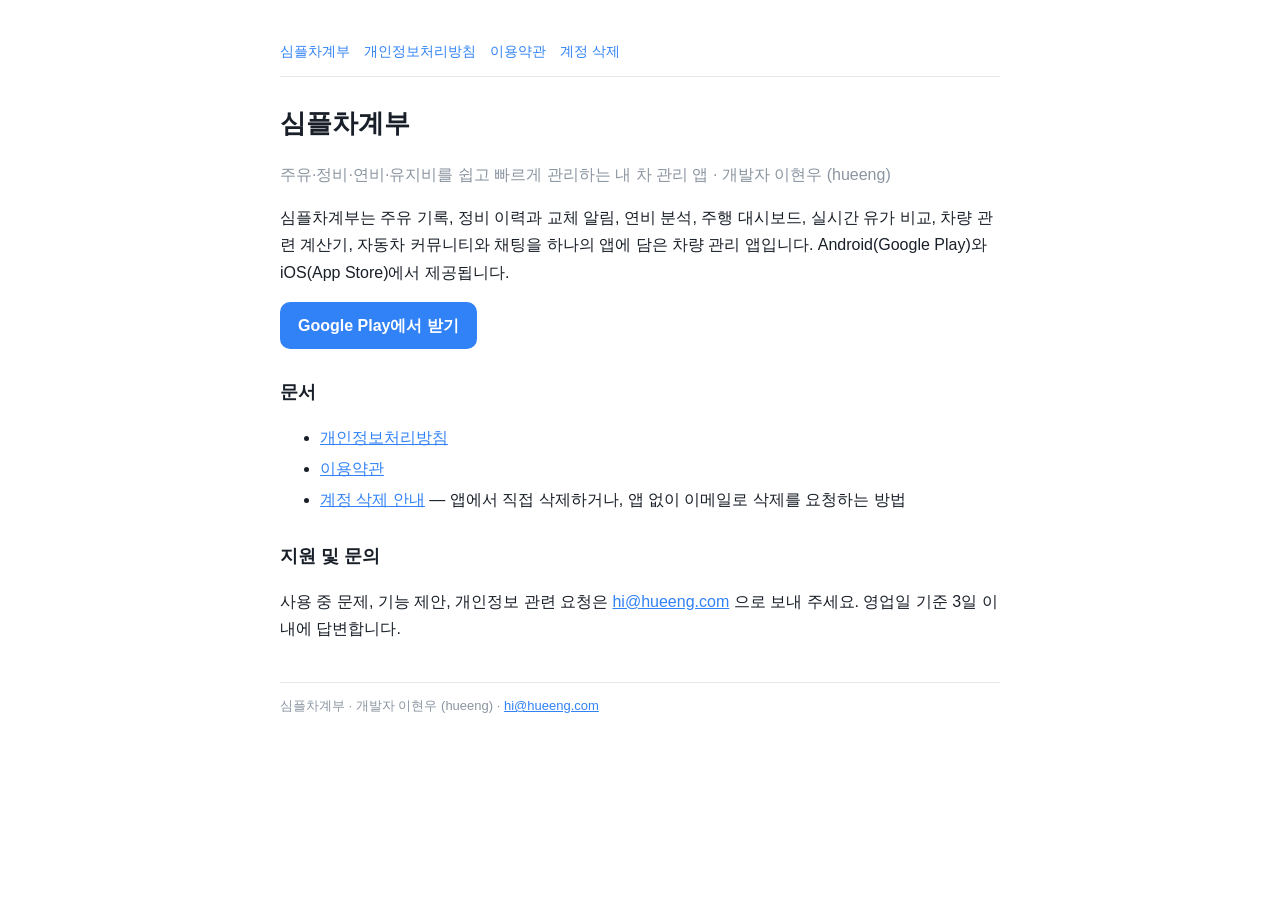
==== index.html @ 56388e12 "심플차계부 공개 문서: 개인정보처리방침·이용약관·계정 삭제 안내 Co-Authored-By: Claude Fable 5.1 <noreply@anthropic.com>" ====
<!doctype html>
<html lang="ko"><head><meta charset="utf-8"><meta name="viewport" content="width=device-width,initial-scale=1"><title>심플차계부 지원</title><link rel="stylesheet" href="./style.css"></head>
<body>
<nav><a href="./">심플차계부</a><a href="./privacy">개인정보처리방침</a><a href="./terms">이용약관</a><a href="./account-delete">계정 삭제</a></nav>
<h1>심플차계부</h1>
<p class="meta">주유·정비·연비·유지비를 쉽고 빠르게 관리하는 내 차 관리 앱 · 개발자 이현우 (hueeng)</p>
<p>심플차계부는 주유 기록, 정비 이력과 교체 알림, 연비 분석, 주행 대시보드, 실시간 유가 비교, 차량 관련 계산기, 자동차 커뮤니티와 채팅을 하나의 앱에 담은 차량 관리 앱입니다. Android(Google Play)와 iOS(App Store)에서 제공됩니다.</p>
<p><a class="btn" href="https://play.google.com/store/apps/details?id=com.hueeng.car">Google Play에서 받기</a></p>

<h2>문서</h2>
<ul>
<li><a href="./privacy">개인정보처리방침</a></li>
<li><a href="./terms">이용약관</a></li>
<li><a href="./account-delete">계정 삭제 안내</a> — 앱에서 직접 삭제하거나, 앱 없이 이메일로 삭제를 요청하는 방법</li>
</ul>

<h2>지원 및 문의</h2>
<p>사용 중 문제, 기능 제안, 개인정보 관련 요청은 <a href="mailto:hi@hueeng.com?subject=%5B%EC%8B%AC%ED%94%8C%EC%B0%A8%EA%B3%84%EB%B6%80%5D%20%EB%AC%B8%EC%9D%98">hi@hueeng.com</a> 으로 보내 주세요. 영업일 기준 3일 이내에 답변합니다.</p>
<footer>심플차계부 · 개발자 이현우 (hueeng) · <a href="mailto:hi@hueeng.com">hi@hueeng.com</a></footer>
</body></html>
---- style.css ----
body{font-family:-apple-system,"Apple SD Gothic Neo","Noto Sans KR",sans-serif;max-width:720px;margin:40px auto;padding:0 20px;line-height:1.7;color:#191F28;background:#fff}
h1{font-size:26px;margin-bottom:6px}h2{font-size:18px;margin-top:28px}h3{font-size:16px;margin-top:20px}
small,.meta{color:#8B95A1}
table{border-collapse:collapse;width:100%;font-size:14px;margin:8px 0}th,td{border:1px solid #E5E8EB;padding:8px 10px;text-align:left;vertical-align:top}th{background:#F2F4F6}
nav{font-size:14px;margin-bottom:24px;padding-bottom:12px;border-bottom:1px solid #E5E8EB}nav a{color:#3182F6;text-decoration:none;margin-right:14px}
a{color:#3182F6}
.box{background:#F2F4F6;border-radius:12px;padding:16px 18px;margin:16px 0}
.btn{display:inline-block;background:#3182F6;color:#fff;padding:10px 18px;border-radius:10px;text-decoration:none;font-weight:600}
ol li,ul li{margin:4px 0}
footer{margin-top:40px;padding-top:12px;border-top:1px solid #E5E8EB;font-size:13px;color:#8B95A1}
@media (prefers-color-scheme:dark){body{background:#17171C;color:#E5E8EB}th{background:#2A2A32}th,td{border-color:#3A3A44}nav,footer{border-color:#3A3A44}.box{background:#22222A}}
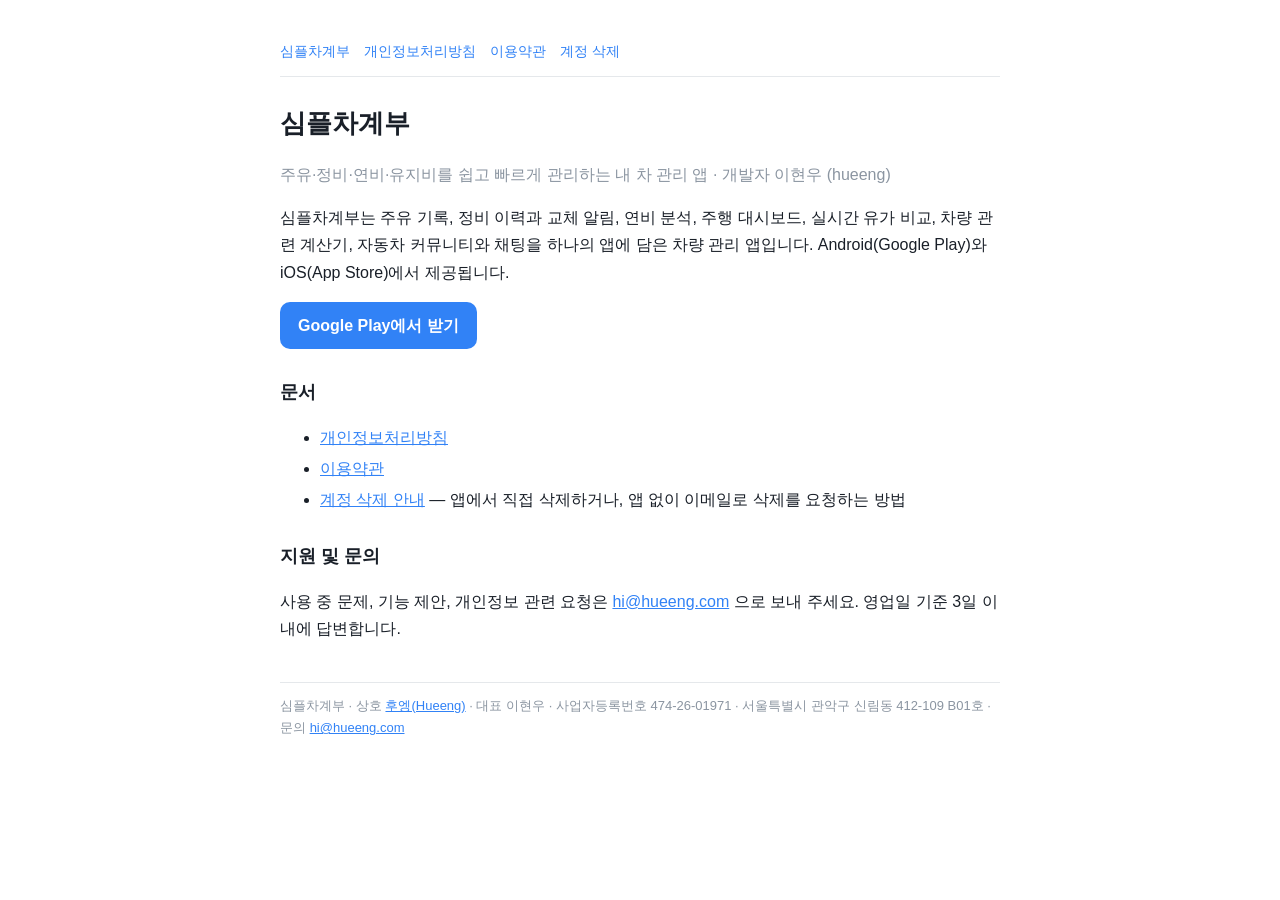
==== commit 7441f5fb: "사업자 정보·SEO·네이버 인증 반영, car.hueeng.com 배포를 hueeng-sites 로 이전 - 4개 페이지 푸터에 사업자 정보(hueeng.com 링크), canon" ====
--- a/index.html
+++ b/index.html
@@ -1,5 +1,6 @@
 <!doctype html>
-<html lang="ko"><head><meta charset="utf-8"><meta name="viewport" content="width=device-width,initial-scale=1"><title>심플차계부 지원</title><link rel="stylesheet" href="./style.css"></head>
+<html lang="ko"><head><meta charset="utf-8"><meta name="viewport" content="width=device-width,initial-scale=1"><title>심플차계부 지원</title><link rel="stylesheet" href="./style.css"><meta name="description" content="주유·정비·연비·유지비를 쉽고 빠르게 관리하는 내 차 관리 앱 심플차계부의 공식 지원 페이지. 운영자 후엥(Hueeng)."><link rel="canonical" href="https://car.hueeng.com/"><meta name="author" content="후엥(Hueeng) · 이현우"><meta name="publisher" content="후엥(Hueeng) hueeng.com"><meta name="robots" content="index,follow,max-image-preview:large"><meta property="og:locale" content="ko_KR"><meta property="og:type" content="website"><meta property="og:site_name" content="심플차계부 · 후엥(Hueeng)"><meta property="og:title" content="심플차계부 지원"><meta property="og:description" content="주유·정비·연비·유지비를 쉽고 빠르게 관리하는 내 차 관리 앱 심플차계부의 공식 지원 페이지. 운영자 후엥(Hueeng)."><meta property="og:url" content="https://car.hueeng.com/"><meta name="twitter:card" content="summary"><script type="application/ld+json">{"@context": "https://schema.org", "@graph": [{"@type": "Organization", "@id": "https://hueeng.com/#organization", "name": "후엥", "alternateName": ["Hueeng", "후엥컴퍼니", "Hueeng Company"], "url": "https://hueeng.com", "email": "hi@hueeng.com", "founder": {"@type": "Person", "name": "이현우", "alternateName": ["Hyeonu Lee", "LeeHueeng"]}, "address": {"@type": "PostalAddress", "streetAddress": "신림동 412-109 B01호", "addressLocality": "관악구", "addressRegion": "서울특별시", "addressCountry": "KR"}, "vatID": "474-26-01971", "sameAs": ["https://github.com/LeeHueeng", "https://apps.apple.com/kr/developer/id1858238879", "https://play.google.com/store/apps/developer?id=Hueeng"]}, {"@type": "WebSite", "@id": "https://car.hueeng.com/#website", "url": "https://car.hueeng.com/", "name": "심플차계부", "inLanguage": "ko-KR", "publisher": {"@id": "https://hueeng.com/#organization"}, "description": "주유·정비·연비·유지비를 쉽고 빠르게 관리하는 내 차 관리 앱 심플차계부의 공식 지원 페이지. 운영자 후엥(Hueeng)."}, {"@type": "MobileApplication", "name": "심플차계부", "url": "https://car.hueeng.com/", "applicationCategory": "UtilitiesApplication", "author": {"@id": "https://hueeng.com/#organization"}, "publisher": {"@id": "https://hueeng.com/#organization"}, "offers": {"@type": "Offer", "price": "0", "priceCurrency": "KRW"}, "operatingSystem": "iOS, Android", "sameAs": ["https://apps.apple.com/kr/app/id6760895356", "https://play.google.com/store/apps/details?id=com.hueeng.car"], "description": "주유·정비·연비·유지비를 쉽고 빠르게 관리하는 내 차 관리 앱 심플차계부의 공식 지원 페이지. 운영자 후엥(Hueeng)."}]}</script>
+<meta name="naver-site-verification" content="e579120d4e7d683733cf88b7392780ed3161488a" /></head>
 <body>
 <nav><a href="./">심플차계부</a><a href="./privacy">개인정보처리방침</a><a href="./terms">이용약관</a><a href="./account-delete">계정 삭제</a></nav>
 <h1>심플차계부</h1>
@@ -16,5 +17,5 @@
 
 <h2>지원 및 문의</h2>
 <p>사용 중 문제, 기능 제안, 개인정보 관련 요청은 <a href="mailto:hi@hueeng.com?subject=%5B%EC%8B%AC%ED%94%8C%EC%B0%A8%EA%B3%84%EB%B6%80%5D%20%EB%AC%B8%EC%9D%98">hi@hueeng.com</a> 으로 보내 주세요. 영업일 기준 3일 이내에 답변합니다.</p>
-<footer>심플차계부 · 개발자 이현우 (hueeng) · <a href="mailto:hi@hueeng.com">hi@hueeng.com</a></footer>
+<footer>심플차계부 · 상호 <a href="https://hueeng.com" rel="me">후엥(Hueeng)</a> · 대표 이현우 · 사업자등록번호 474-26-01971 · 서울특별시 관악구 신림동 412-109 B01호 · 문의 <a href="mailto:hi@hueeng.com">hi@hueeng.com</a></footer>
 </body></html>
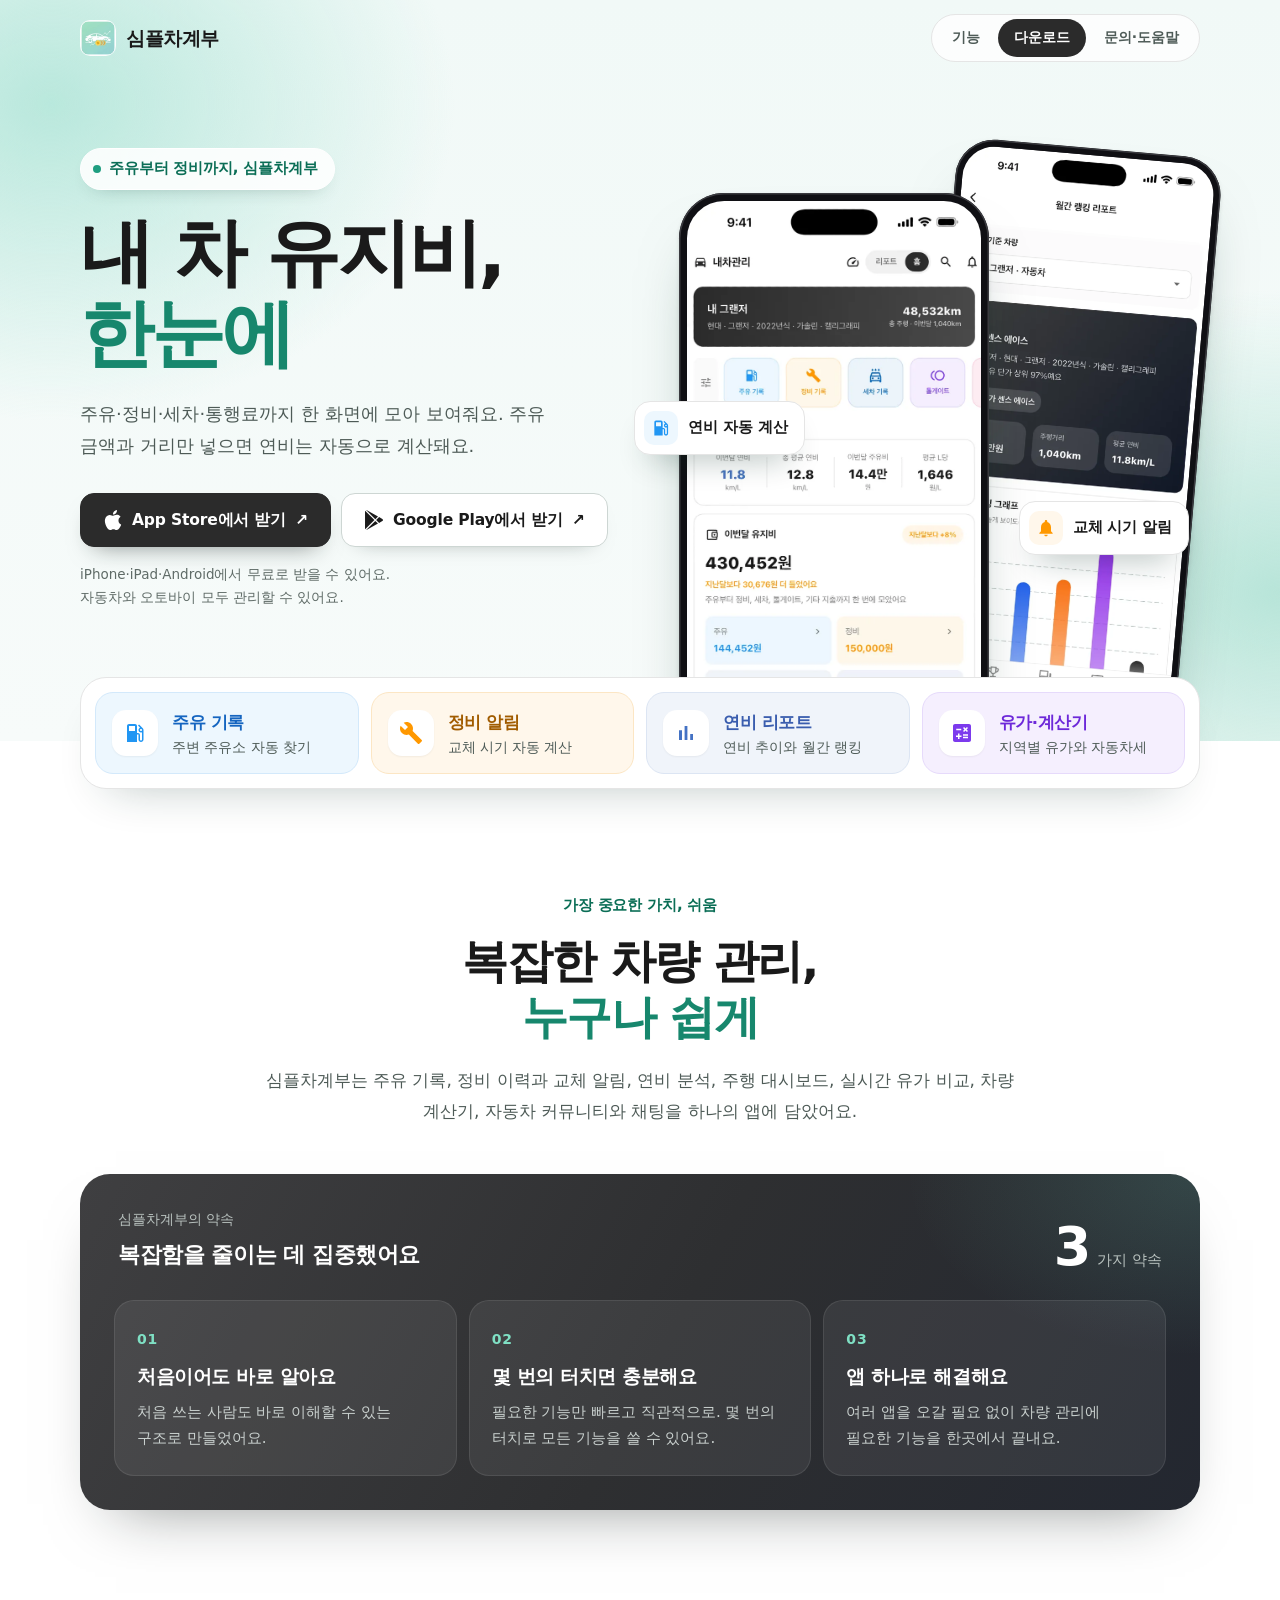
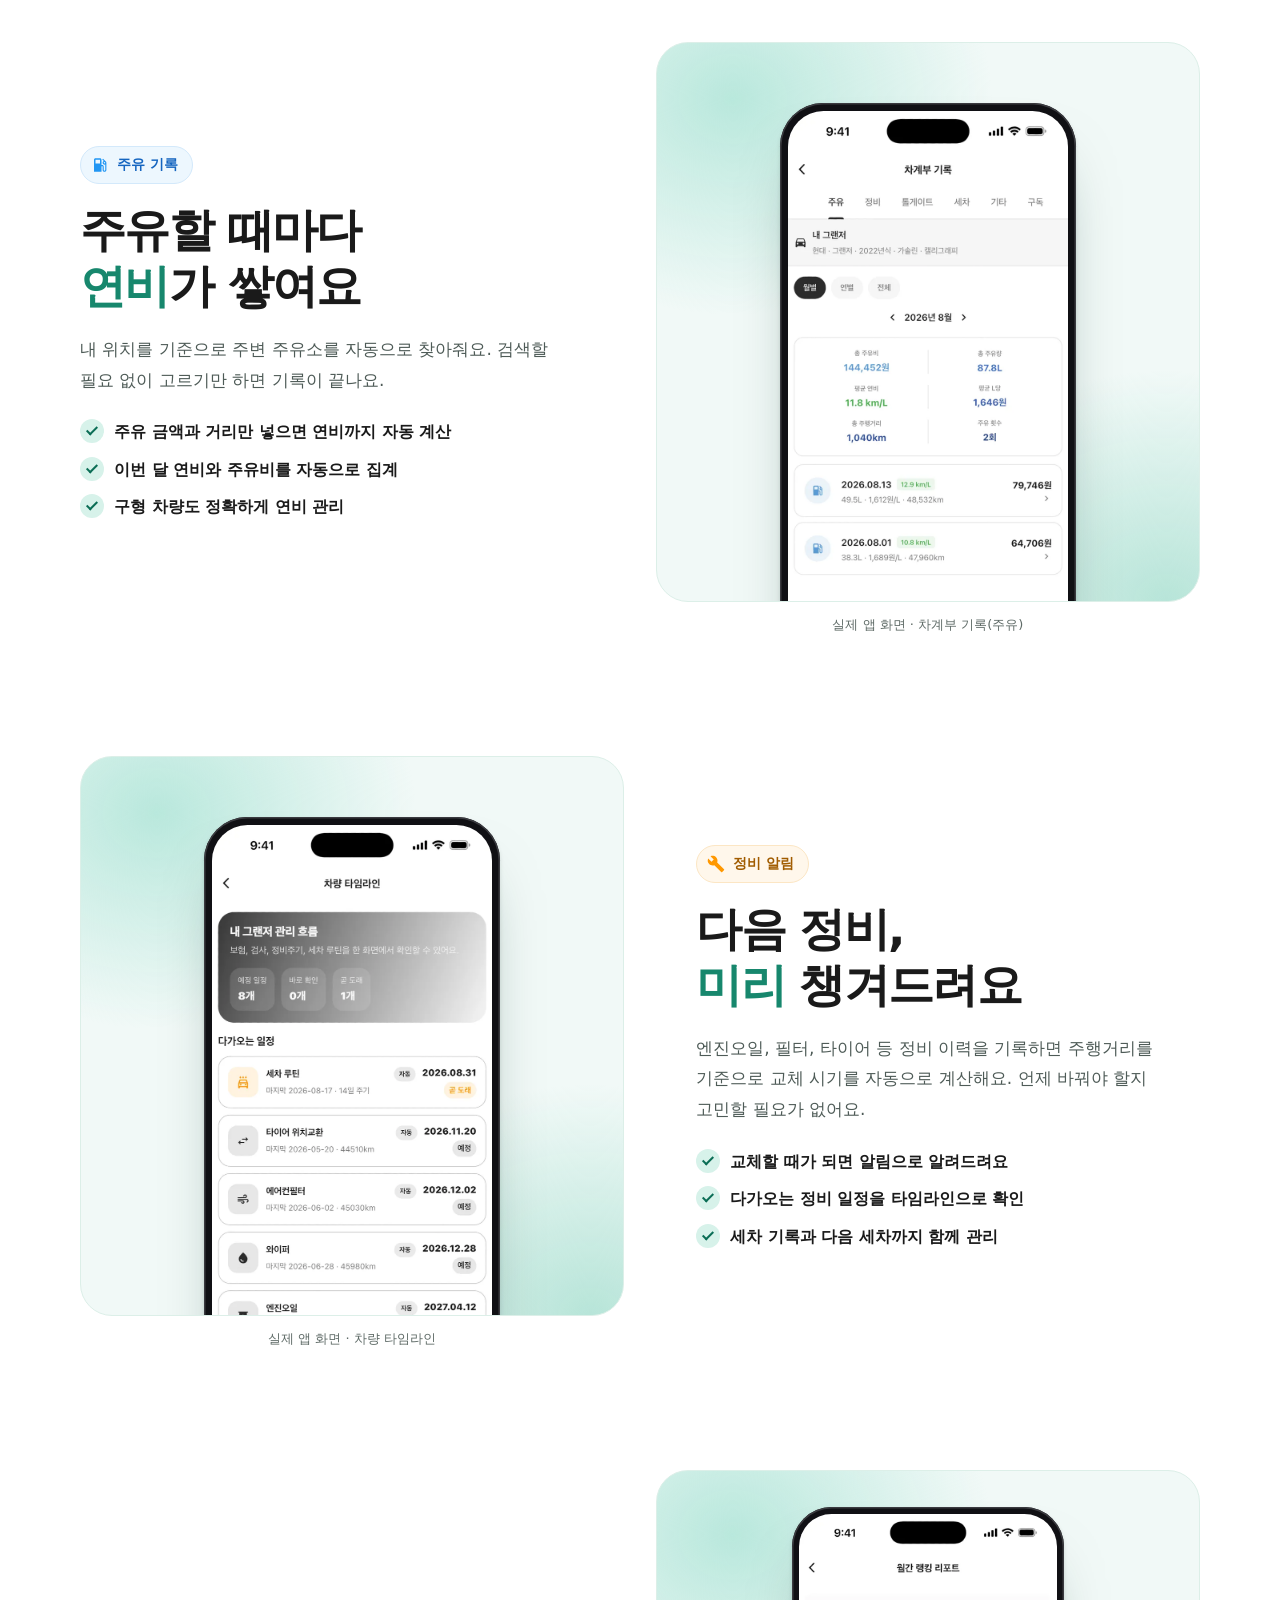
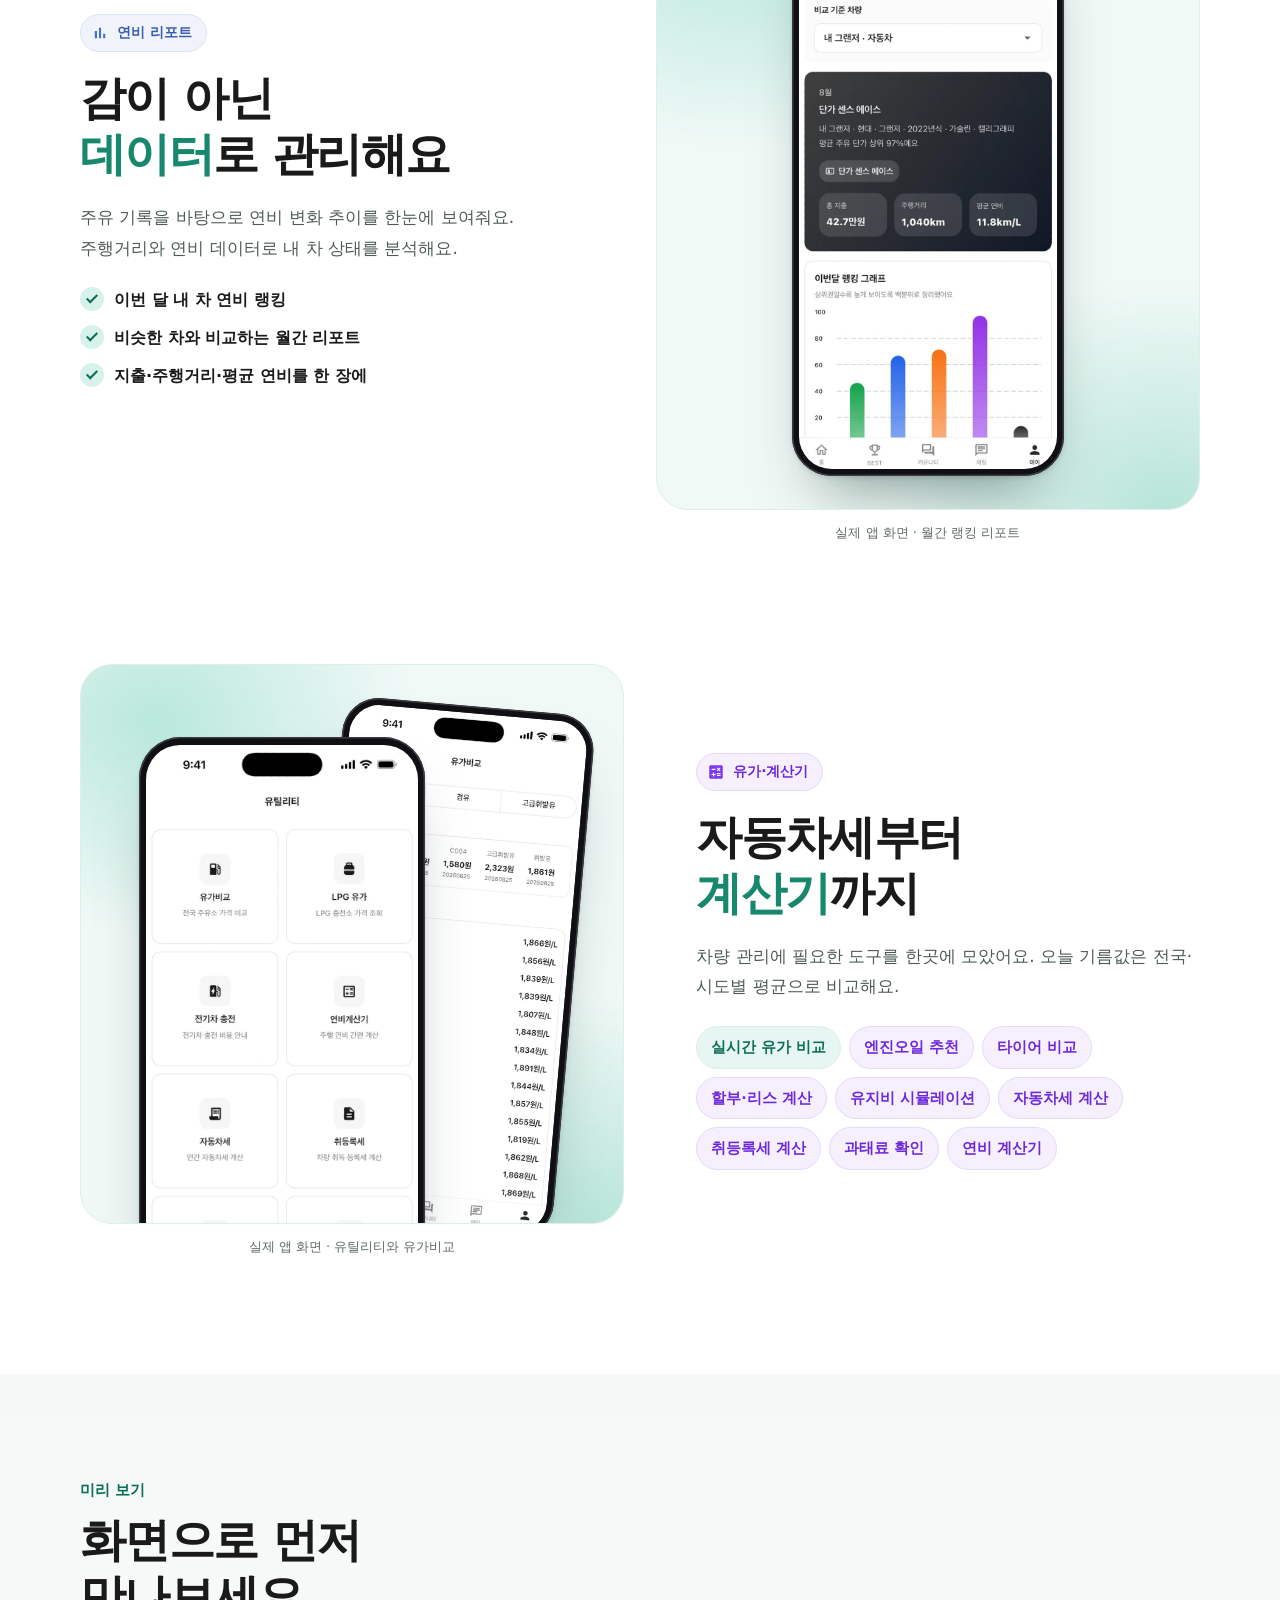
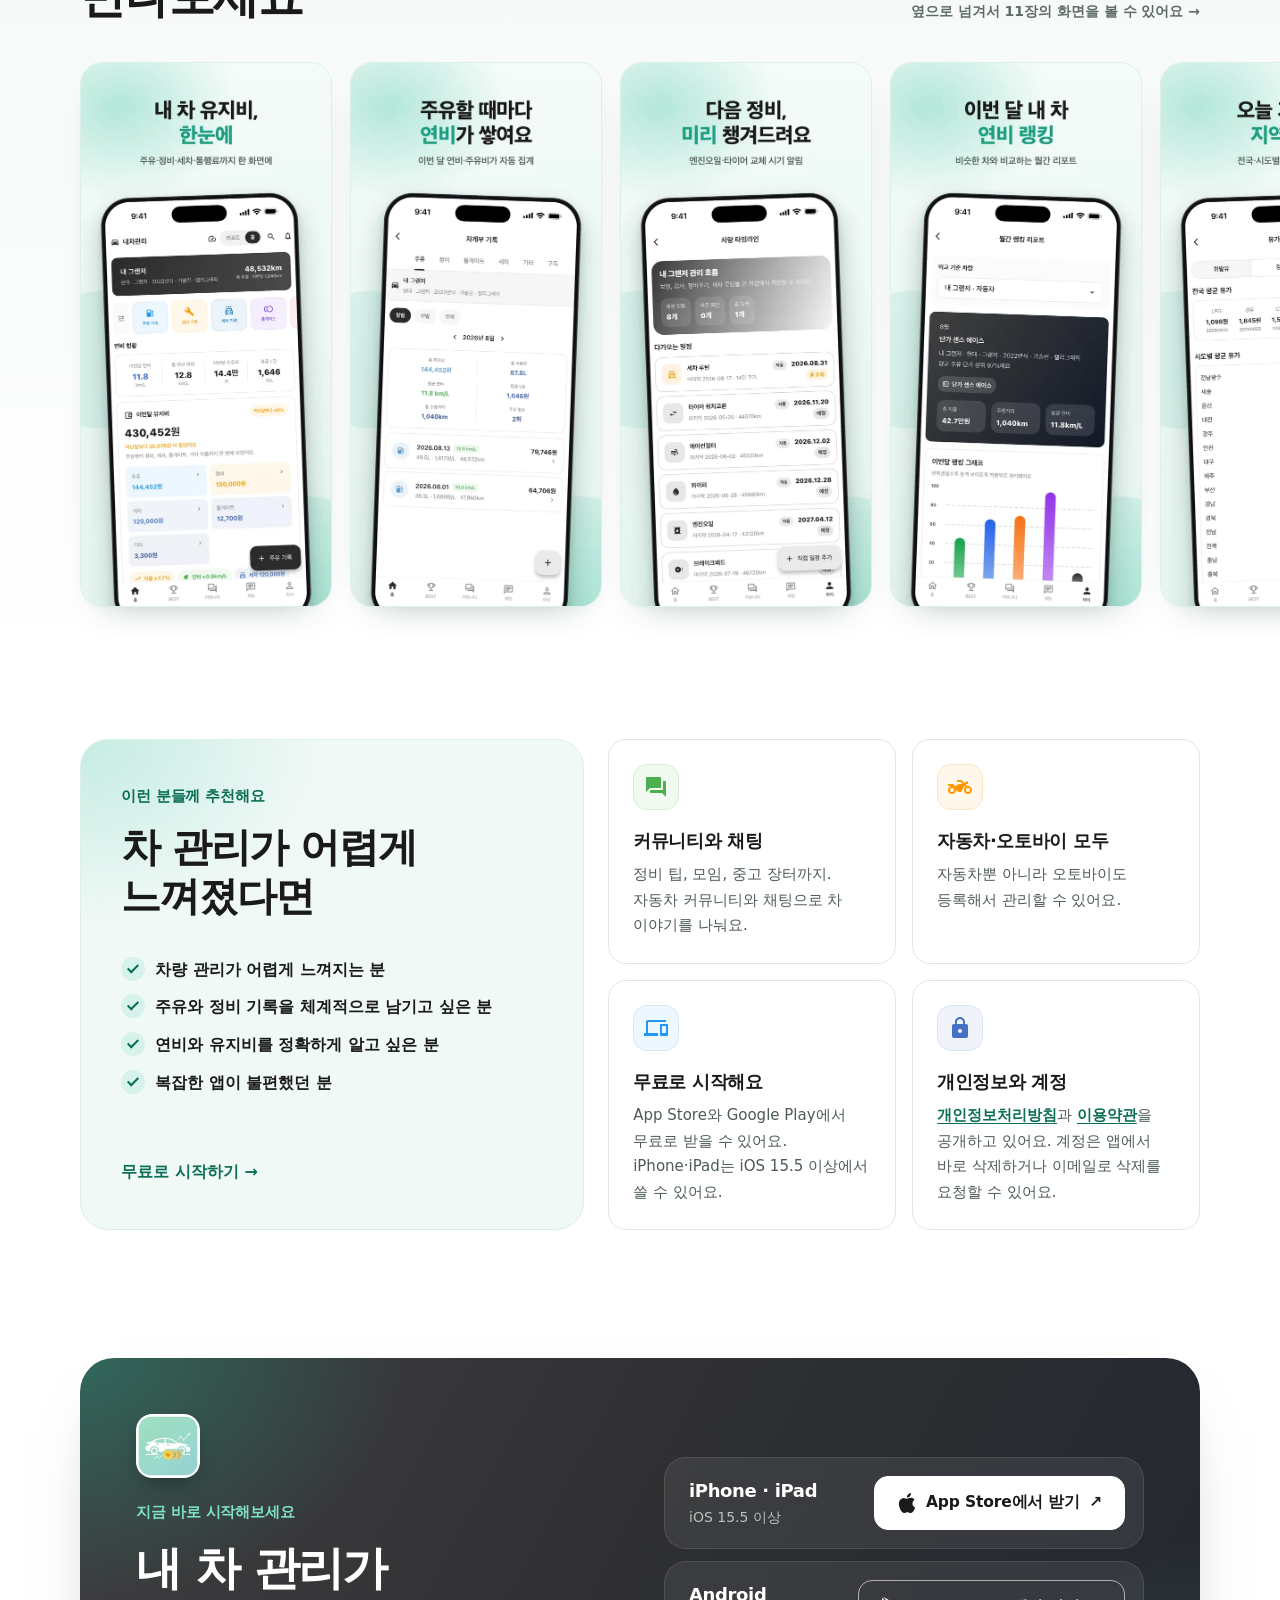
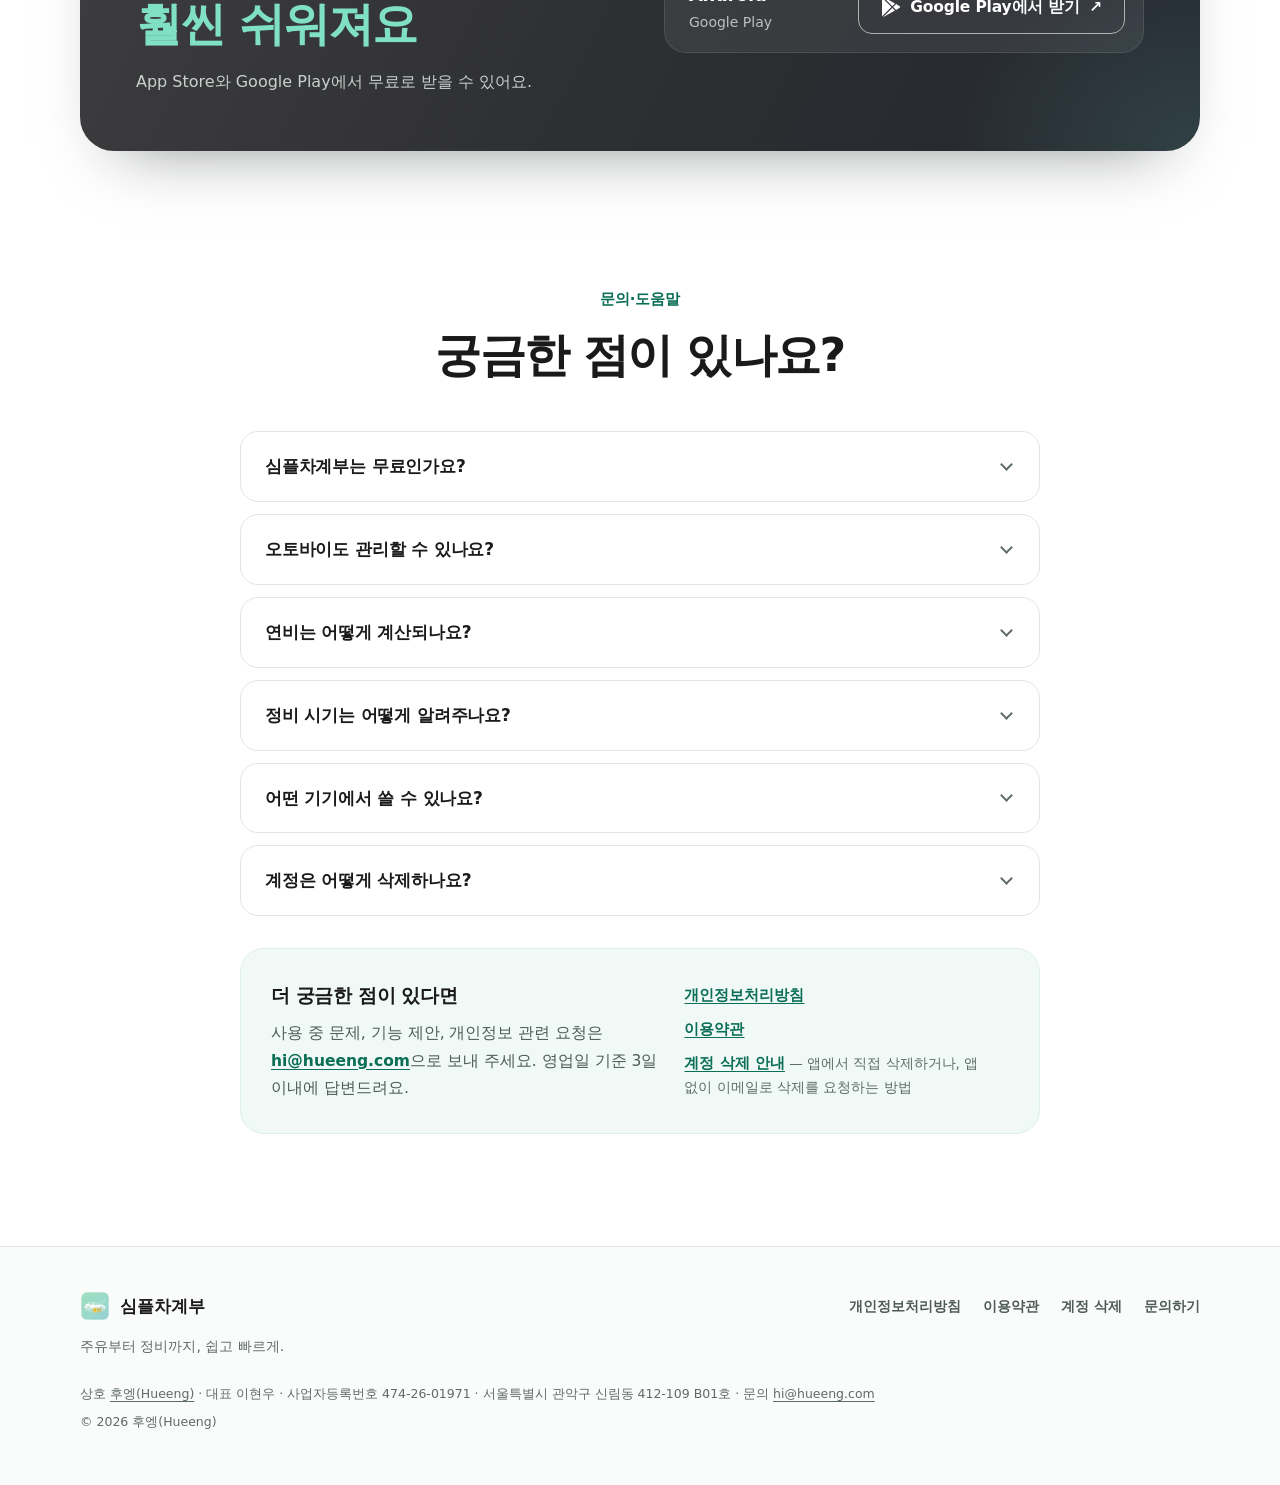
==== commit 95e6928f: "앱 소개 랜딩으로 홈 개편, 채팅 초대 페이지에 App Store 버튼 - index.html: 히어로(App Store·Google Play), 기능 띠, 세 가지 약속, 주유·" ====
--- a/index.html
+++ b/index.html
@@ -1,21 +1,295 @@
 <!doctype html>
-<html lang="ko"><head><meta charset="utf-8"><meta name="viewport" content="width=device-width,initial-scale=1"><title>심플차계부 지원</title><link rel="stylesheet" href="./style.css"><meta name="description" content="주유·정비·연비·유지비를 쉽고 빠르게 관리하는 내 차 관리 앱 심플차계부의 공식 지원 페이지. 운영자 후엥(Hueeng)."><link rel="canonical" href="https://car.hueeng.com/"><meta name="author" content="후엥(Hueeng) · 이현우"><meta name="publisher" content="후엥(Hueeng) hueeng.com"><meta name="robots" content="index,follow,max-image-preview:large"><meta property="og:locale" content="ko_KR"><meta property="og:type" content="website"><meta property="og:site_name" content="심플차계부 · 후엥(Hueeng)"><meta property="og:title" content="심플차계부 지원"><meta property="og:description" content="주유·정비·연비·유지비를 쉽고 빠르게 관리하는 내 차 관리 앱 심플차계부의 공식 지원 페이지. 운영자 후엥(Hueeng)."><meta property="og:url" content="https://car.hueeng.com/"><meta name="twitter:card" content="summary"><script type="application/ld+json">{"@context": "https://schema.org", "@graph": [{"@type": "Organization", "@id": "https://hueeng.com/#organization", "name": "후엥", "alternateName": ["Hueeng", "후엥컴퍼니", "Hueeng Company"], "url": "https://hueeng.com", "email": "hi@hueeng.com", "founder": {"@type": "Person", "name": "이현우", "alternateName": ["Hyeonu Lee", "LeeHueeng"]}, "address": {"@type": "PostalAddress", "streetAddress": "신림동 412-109 B01호", "addressLocality": "관악구", "addressRegion": "서울특별시", "addressCountry": "KR"}, "vatID": "474-26-01971", "sameAs": ["https://github.com/LeeHueeng", "https://apps.apple.com/kr/developer/id1858238879", "https://play.google.com/store/apps/developer?id=Hueeng"]}, {"@type": "WebSite", "@id": "https://car.hueeng.com/#website", "url": "https://car.hueeng.com/", "name": "심플차계부", "inLanguage": "ko-KR", "publisher": {"@id": "https://hueeng.com/#organization"}, "description": "주유·정비·연비·유지비를 쉽고 빠르게 관리하는 내 차 관리 앱 심플차계부의 공식 지원 페이지. 운영자 후엥(Hueeng)."}, {"@type": "MobileApplication", "name": "심플차계부", "url": "https://car.hueeng.com/", "applicationCategory": "UtilitiesApplication", "author": {"@id": "https://hueeng.com/#organization"}, "publisher": {"@id": "https://hueeng.com/#organization"}, "offers": {"@type": "Offer", "price": "0", "priceCurrency": "KRW"}, "operatingSystem": "iOS, Android", "sameAs": ["https://apps.apple.com/kr/app/id6760895356", "https://play.google.com/store/apps/details?id=com.hueeng.car"], "description": "주유·정비·연비·유지비를 쉽고 빠르게 관리하는 내 차 관리 앱 심플차계부의 공식 지원 페이지. 운영자 후엥(Hueeng)."}]}</script>
-<meta name="naver-site-verification" content="e579120d4e7d683733cf88b7392780ed3161488a" /></head>
+<html lang="ko">
+<head>
+<meta charset="utf-8">
+<meta name="viewport" content="width=device-width, initial-scale=1">
+<title>심플차계부 — 주유·정비·연비를 한 번에 관리하는 쉬운 차계부 앱</title>
+<meta name="description" content="주유 기록, 정비 교체 알림, 연비 분석, 실시간 유가 비교, 자동차세·취등록세 계산기까지 한 앱에 담은 무료 차계부 앱 심플차계부. 자동차와 오토바이 모두 쉽게 관리해요.">
+<link rel="canonical" href="https://car.hueeng.com/">
+<meta name="robots" content="index,follow,max-image-preview:large">
+<meta name="theme-color" content="#F1F9F7">
+<meta name="format-detection" content="telephone=no">
+<meta name="naver-site-verification" content="e579120d4e7d683733cf88b7392780ed3161488a" />
+<meta name="author" content="후엥(Hueeng) · 이현우">
+<meta name="publisher" content="후엥(Hueeng) hueeng.com">
+<meta name="apple-itunes-app" content="app-id=6760895356">
+<link rel="icon" type="image/png" sizes="32x32" href="assets/favicon-32.png">
+<link rel="apple-touch-icon" href="assets/apple-touch-icon.png">
+<link rel="stylesheet" href="assets/site.css?v=20261103">
+<meta property="og:locale" content="ko_KR">
+<meta property="og:type" content="website">
+<meta property="og:site_name" content="심플차계부 · 후엥(Hueeng)">
+<meta property="og:title" content="심플차계부 — 내 차 유지비, 한눈에">
+<meta property="og:description" content="주유·정비·세차·통행료까지 한 화면에. 연비 자동 계산, 정비 교체 알림, 유가 비교와 차량 계산기를 담은 무료 차계부 앱이에요.">
+<meta property="og:url" content="https://car.hueeng.com/">
+<meta property="og:image" content="https://car.hueeng.com/assets/og.jpg">
+<meta property="og:image:width" content="1200"><meta property="og:image:height" content="630">
+<meta property="og:image:alt" content="심플차계부 앱 아이콘과 홈 화면, ‘내 차 유지비, 한눈에’ 문구">
+<meta name="twitter:card" content="summary_large_image">
+<script type="application/ld+json">{"@context":"https://schema.org","@graph":[{"@type":"Organization","@id":"https://hueeng.com/#organization","name":"후엥","alternateName":["Hueeng","후엥컴퍼니","Hueeng Company"],"url":"https://hueeng.com","email":"hi@hueeng.com","founder":{"@type":"Person","name":"이현우","alternateName":["Hyeonu Lee","LeeHueeng"]},"address":{"@type":"PostalAddress","streetAddress":"신림동 412-109 B01호","addressLocality":"관악구","addressRegion":"서울특별시","addressCountry":"KR"},"vatID":"474-26-01971","sameAs":["https://github.com/LeeHueeng","https://apps.apple.com/kr/developer/id1858238879","https://play.google.com/store/apps/developer?id=Hueeng"]},{"@type":"WebSite","@id":"https://car.hueeng.com/#website","url":"https://car.hueeng.com/","name":"심플차계부","inLanguage":"ko-KR","publisher":{"@id":"https://hueeng.com/#organization"},"description":"주유 기록, 정비 교체 알림, 연비 분석, 실시간 유가 비교, 자동차세·취등록세 계산기까지 한 앱에 담은 무료 차계부 앱 심플차계부. 자동차와 오토바이 모두 쉽게 관리해요."},{"@type":"MobileApplication","@id":"https://car.hueeng.com/#ios-app","name":"심플차계부","url":"https://car.hueeng.com/","applicationCategory":"UtilitiesApplication","inLanguage":"ko","author":{"@id":"https://hueeng.com/#organization"},"publisher":{"@id":"https://hueeng.com/#organization"},"image":"https://car.hueeng.com/assets/icon-192.png","screenshot":["https://car.hueeng.com/assets/shot-01.webp","https://car.hueeng.com/assets/shot-02.webp","https://car.hueeng.com/assets/shot-03.webp"],"description":"주유 기록, 정비 이력과 교체 알림, 연비 분석, 실시간 유가 비교, 차량 계산기, 자동차 커뮤니티와 채팅을 담은 차계부 앱. 자동차와 오토바이 모두 관리할 수 있어요.","alternateName":"심플 차계부(오토바이 지원)","operatingSystem":"iOS 15.5 or later","downloadUrl":"https://apps.apple.com/app/id6760895356","sameAs":["https://apps.apple.com/kr/app/id6760895356"],"offers":{"@type":"Offer","price":"0","priceCurrency":"KRW","url":"https://apps.apple.com/app/id6760895356"}},{"@type":"MobileApplication","@id":"https://car.hueeng.com/#android-app","name":"심플차계부","url":"https://car.hueeng.com/","applicationCategory":"UtilitiesApplication","inLanguage":"ko","author":{"@id":"https://hueeng.com/#organization"},"publisher":{"@id":"https://hueeng.com/#organization"},"image":"https://car.hueeng.com/assets/icon-192.png","screenshot":["https://car.hueeng.com/assets/shot-01.webp","https://car.hueeng.com/assets/shot-02.webp","https://car.hueeng.com/assets/shot-03.webp"],"description":"주유 기록, 정비 이력과 교체 알림, 연비 분석, 실시간 유가 비교, 차량 계산기, 자동차 커뮤니티와 채팅을 담은 차계부 앱. 자동차와 오토바이 모두 관리할 수 있어요.","operatingSystem":"Android","downloadUrl":"https://play.google.com/store/apps/details?id=com.hueeng.car","sameAs":["https://play.google.com/store/apps/details?id=com.hueeng.car"],"offers":{"@type":"Offer","price":"0","priceCurrency":"KRW","url":"https://play.google.com/store/apps/details?id=com.hueeng.car"}},{"@type":"FAQPage","@id":"https://car.hueeng.com/#faq","url":"https://car.hueeng.com/","inLanguage":"ko-KR","mainEntity":[{"@type":"Question","name":"심플차계부는 무료인가요?","acceptedAnswer":{"@type":"Answer","text":"네. App Store와 Google Play에서 무료로 받을 수 있어요."}},{"@type":"Question","name":"오토바이도 관리할 수 있나요?","acceptedAnswer":{"@type":"Answer","text":"네. 자동차뿐 아니라 오토바이도 등록해서 관리할 수 있어요."}},{"@type":"Question","name":"연비는 어떻게 계산되나요?","acceptedAnswer":{"@type":"Answer","text":"주유할 때 주유 금액과 거리만 입력하면 연비까지 자동으로 계산돼요. 구형 차량도 정확하게 연비를 관리할 수 있어요."}},{"@type":"Question","name":"정비 시기는 어떻게 알려주나요?","acceptedAnswer":{"@type":"Answer","text":"엔진오일, 필터, 타이어 등 정비 이력을 기록하면 주행거리를 기준으로 교체 시기를 자동으로 계산해요. 교체할 때가 되면 알림으로 알려드려요."}},{"@type":"Question","name":"어떤 기기에서 쓸 수 있나요?","acceptedAnswer":{"@type":"Answer","text":"iPhone과 iPad(iOS 15.5 이상), 그리고 Android에서 쓸 수 있어요."}},{"@type":"Question","name":"계정은 어떻게 삭제하나요?","acceptedAnswer":{"@type":"Answer","text":"앱 하단의 마이 탭 맨 아래에 있는 회원탈퇴를 누르면 바로 삭제돼요. 앱 없이 이메일로 요청하는 방법은 계정 삭제 안내에서 확인해 주세요."}}]}]}</script>
+</head>
 <body>
-<nav><a href="./">심플차계부</a><a href="./privacy">개인정보처리방침</a><a href="./terms">이용약관</a><a href="./account-delete">계정 삭제</a></nav>
-<h1>심플차계부</h1>
-<p class="meta">주유·정비·연비·유지비를 쉽고 빠르게 관리하는 내 차 관리 앱 · 개발자 이현우 (hueeng)</p>
-<p>심플차계부는 주유 기록, 정비 이력과 교체 알림, 연비 분석, 주행 대시보드, 실시간 유가 비교, 차량 관련 계산기, 자동차 커뮤니티와 채팅을 하나의 앱에 담은 차량 관리 앱입니다. Android(Google Play)와 iOS(App Store)에서 제공됩니다.</p>
-<p><a class="btn" href="https://play.google.com/store/apps/details?id=com.hueeng.car">Google Play에서 받기</a></p>
-
-<h2>문서</h2>
-<ul>
-<li><a href="./privacy">개인정보처리방침</a></li>
-<li><a href="./terms">이용약관</a></li>
-<li><a href="./account-delete">계정 삭제 안내</a> — 앱에서 직접 삭제하거나, 앱 없이 이메일로 삭제를 요청하는 방법</li>
-</ul>
-
-<h2>지원 및 문의</h2>
-<p>사용 중 문제, 기능 제안, 개인정보 관련 요청은 <a href="mailto:hi@hueeng.com?subject=%5B%EC%8B%AC%ED%94%8C%EC%B0%A8%EA%B3%84%EB%B6%80%5D%20%EB%AC%B8%EC%9D%98">hi@hueeng.com</a> 으로 보내 주세요. 영업일 기준 3일 이내에 답변합니다.</p>
-<footer>심플차계부 · 상호 <a href="https://hueeng.com" rel="me">후엥(Hueeng)</a> · 대표 이현우 · 사업자등록번호 474-26-01971 · 서울특별시 관악구 신림동 412-109 B01호 · 문의 <a href="mailto:hi@hueeng.com">hi@hueeng.com</a></footer>
-</body></html>
+<svg class="sprite" width="0" height="0" aria-hidden="true" focusable="false">
+<symbol id="i-fuel" viewBox="0 0 24 24"><path d="M19.77 7.23l.01-.01-3.72-3.72L15 4.56l2.11 2.11c-.94.36-1.61 1.26-1.61 2.33 0 1.38 1.12 2.5 2.5 2.5.36 0 .69-.08 1-.21v7.21c0 .55-.45 1-1 1s-1-.45-1-1V14c0-1.1-.9-2-2-2h-1V5c0-1.1-.9-2-2-2H6c-1.1 0-2 .9-2 2v16h10v-7.5h1.5v5c0 1.38 1.12 2.5 2.5 2.5s2.5-1.12 2.5-2.5V9c0-.69-.28-1.32-.73-1.77zM12 10H6V5h6v5zm6 0c-.55 0-1-.45-1-1s.45-1 1-1 1 .45 1 1-.45 1-1 1z"/></symbol>
+<symbol id="i-wrench" viewBox="0 0 24 24"><path d="M22.7 19l-9.1-9.1c.9-2.3.4-5-1.5-6.9-2-2-5-2.4-7.4-1.3L9 6 6 9 1.6 4.7C.4 7.1.9 10.1 2.9 12.1c1.9 1.9 4.6 2.4 6.9 1.5l9.1 9.1c.4.4 1 .4 1.4 0l2.3-2.3c.5-.4.5-1.1.1-1.4z"/></symbol>
+<symbol id="i-chart" viewBox="0 0 24 24"><path d="M5 9.2h3V19H5V9.2zM10.6 5h2.8v14h-2.8V5zm5.6 8H19v6h-2.8v-6z"/></symbol>
+<symbol id="i-calc" viewBox="0 0 24 24"><path d="M19 3H5c-1.1 0-2 .9-2 2v14c0 1.1.9 2 2 2h14c1.1 0 2-.9 2-2V5c0-1.1-.9-2-2-2zm-5.97 4.06L14.09 6l1.41 1.41L16.91 6l1.06 1.06-1.41 1.41 1.41 1.41-1.06 1.06-1.41-1.4-1.41 1.41-1.06-1.06 1.41-1.41-1.41-1.42zm-6.78.66h5v1.5h-5v-1.5zM11.5 16h-2v2H8v-2H6v-1.5h2v-2h1.5v2h2V16zm6.5 1.25h-5v-1.5h5v1.5zm0-2.5h-5v-1.5h5v1.5z"/></symbol>
+<symbol id="i-bell" viewBox="0 0 24 24"><path d="M12 22c1.1 0 2-.9 2-2h-4c0 1.1.89 2 2 2zm6-6v-5c0-3.07-1.64-5.64-4.5-6.32V4c0-.83-.67-1.5-1.5-1.5s-1.5.67-1.5 1.5v.68C7.63 5.36 6 7.92 6 11v5l-2 2v1h16v-1l-2-2z"/></symbol>
+<symbol id="i-forum" viewBox="0 0 24 24"><path d="M21 6h-2v9H6v2c0 .55.45 1 1 1h11l4 4V7c0-.55-.45-1-1-1zm-4 6V3c0-.55-.45-1-1-1H3c-.55 0-1 .45-1 1v14l4-4h10c.55 0 1-.45 1-1z"/></symbol>
+<symbol id="i-moto" viewBox="0 0 24 24"><path d="M20 11c-.18 0-.36.03-.53.05L17.41 9H20V6l-3.72 1.86L13.41 5H9v2h3.59l2 2H11l-4 2-2-2H0v2h4c-2.21 0-4 1.79-4 4s1.79 4 4 4 4-1.79 4-4l2 2h3l3.49-6.1 1.01 1.01c-.91.73-1.5 1.84-1.5 3.09 0 2.21 1.79 4 4 4s4-1.79 4-4-1.79-4-4-4zM4 17c-1.1 0-2-.9-2-2s.9-2 2-2 2 .9 2 2-.9 2-2 2zm16 0c-1.1 0-2-.9-2-2s.9-2 2-2 2 .9 2 2-.9 2-2 2z"/></symbol>
+<symbol id="i-devices" viewBox="0 0 24 24"><path d="M4 6h18V4H4c-1.1 0-2 .9-2 2v11H0v3h14v-3H4V6zm19 2h-6c-.55 0-1 .45-1 1v10c0 .55.45 1 1 1h6c.55 0 1-.45 1-1V9c0-.55-.45-1-1-1zm-1 9h-4v-7h4v7z"/></symbol>
+<symbol id="i-lock" viewBox="0 0 24 24"><path d="M18 8h-1V6c0-2.76-2.24-5-5-5S7 3.24 7 6v2H6c-1.1 0-2 .9-2 2v10c0 1.1.9 2 2 2h12c1.1 0 2-.9 2-2V10c0-1.1-.9-2-2-2zm-6 9c-1.1 0-2-.9-2-2s.9-2 2-2 2 .9 2 2-.9 2-2 2zm3.1-9H8.9V6c0-1.71 1.39-3.1 3.1-3.1 1.71 0 3.1 1.39 3.1 3.1v2z"/></symbol>
+<symbol id="i-mail" viewBox="0 0 24 24"><path d="M20 4H4c-1.1 0-1.99.9-1.99 2L2 18c0 1.1.9 2 2 2h16c1.1 0 2-.9 2-2V6c0-1.1-.9-2-2-2zm0 4l-8 5-8-5V6l8 5 8-5v2z"/></symbol>
+<symbol id="i-apple" viewBox="0 0 24 24"><path d="M12.152 6.896c-.948 0-2.415-1.078-3.96-1.04-2.04.027-3.91 1.183-4.961 3.014-2.117 3.675-.546 9.103 1.519 12.09 1.013 1.454 2.208 3.09 3.792 3.039 1.52-.065 2.09-.987 3.935-.987 1.831 0 2.35.987 3.96.948 1.637-.026 2.676-1.48 3.676-2.948 1.156-1.688 1.636-3.325 1.662-3.415-.039-.013-3.182-1.221-3.22-4.857-.026-3.04 2.48-4.494 2.597-4.559-1.429-2.09-3.623-2.324-4.39-2.376-2-.156-3.675 1.09-4.61 1.09zM15.53 3.83c.843-1.012 1.4-2.427 1.245-3.83-1.207.052-2.662.805-3.532 1.818-.78.896-1.454 2.338-1.273 3.714 1.338.104 2.715-.688 3.559-1.701"/></symbol>
+<symbol id="i-play" viewBox="0 0 24 24"><path d="M22.018 13.298l-3.919 2.218-3.515-3.493 3.543-3.521 3.891 2.202a1.49 1.49 0 0 1 0 2.594zM1.337.924a1.486 1.486 0 0 0-.112.568v21.017c0 .217.045.419.124.6l11.155-11.087L1.337.924zm12.207 10.065l3.258-3.238L3.45.195a1.466 1.466 0 0 0-.946-.179l11.04 10.973zm0 2.067l-11 10.933c.298.036.612-.016.906-.183l13.324-7.54-3.23-3.21z"/></symbol>
+</svg>
+<a class="skip-link" href="#main">본문으로 바로 가기</a>
+<header class="site-header">
+  <div class="wrap header-inner">
+    <a class="brand" href="./"><img src="assets/logo-128.webp" width="36" height="36" alt="" loading="lazy" decoding="async"><span>심플차계부</span></a>
+    <nav class="nav" aria-label="주요 메뉴"><a href="#features">기능</a><a class="nav-cta" href="#download">다운로드</a><a href="#support">문의·도움말</a></nav>
+  </div>
+</header>
+<main id="main">
+<section class="hero" aria-labelledby="hero-title">
+  <div class="wrap hero-grid">
+    <div class="hero-copy">
+      <p class="eyebrow">주유부터 정비까지, 심플차계부</p>
+      <h1 id="hero-title">내 차 유지비,<br><span class="accent">한눈에</span></h1>
+      <p class="lead">주유·정비·세차·통행료까지 한 화면에 모아 보여줘요. 주유 금액과 거리만 넣으면 연비는 자동으로 계산돼요.</p>
+      <div class="store">
+        <a class="btn" data-store="apple" href="https://apps.apple.com/app/id6760895356" target="_blank" rel="noopener"><svg class="ico" aria-hidden="true" focusable="false"><use href="#i-apple"/></svg>App Store에서 받기 <span aria-hidden="true">↗</span></a>
+        <a class="btn secondary" data-store="google" href="https://play.google.com/store/apps/details?id=com.hueeng.car" target="_blank" rel="noopener"><svg class="ico" aria-hidden="true" focusable="false"><use href="#i-play"/></svg>Google Play에서 받기 <span aria-hidden="true">↗</span></a>
+      </div>
+      <p class="store-note">iPhone·iPad·Android에서 무료로 받을 수 있어요. <span>자동차와 오토바이 모두 관리할 수 있어요.</span></p>
+    </div>
+    <div class="hero-art">
+      <div class="phone phone-back"><img src="assets/screen-report.webp" width="700" height="1506" alt="" loading="lazy" decoding="async"></div>
+      <div class="phone phone-main"><img src="assets/screen-home.webp" width="700" height="1503" alt="심플차계부 홈 화면: 차량 요약 카드, 이번 달 연비 현황, 주유·정비·세차·톨게이트·기타로 나눈 이번 달 유지비" fetchpriority="high"></div>
+      <span class="float-chip chip-fuel" aria-hidden="true"><span class="chip-ico"><svg class="ico"><use href="#i-fuel"/></svg></span>연비 자동 계산</span>
+      <span class="float-chip chip-bell" aria-hidden="true"><span class="chip-ico"><svg class="ico"><use href="#i-bell"/></svg></span>교체 시기 알림</span>
+    </div>
+  </div>
+</section>
+
+<nav class="quick" aria-label="주요 기능 바로 가기">
+  <div class="wrap">
+    <ul>
+      <li><a class="tone-blue" href="#fuel"><span class="q-ico"><svg class="ico" aria-hidden="true" focusable="false"><use href="#i-fuel"/></svg></span><span class="q-txt"><strong>주유 기록</strong><small>주변 주유소 자동 찾기</small></span></a></li>
+      <li><a class="tone-orange" href="#maintenance"><span class="q-ico"><svg class="ico" aria-hidden="true" focusable="false"><use href="#i-wrench"/></svg></span><span class="q-txt"><strong>정비 알림</strong><small>교체 시기 자동 계산</small></span></a></li>
+      <li><a class="tone-indigo" href="#report"><span class="q-ico"><svg class="ico" aria-hidden="true" focusable="false"><use href="#i-chart"/></svg></span><span class="q-txt"><strong>연비 리포트</strong><small>연비 추이와 월간 랭킹</small></span></a></li>
+      <li><a class="tone-purple" href="#tools"><span class="q-ico"><svg class="ico" aria-hidden="true" focusable="false"><use href="#i-calc"/></svg></span><span class="q-txt"><strong>유가·계산기</strong><small>지역별 유가와 자동차세</small></span></a></li>
+    </ul>
+  </div>
+</nav>
+
+<section class="section intro" id="features" aria-labelledby="intro-title">
+  <div class="wrap">
+    <div class="section-head center">
+      <p class="eyebrow">가장 중요한 가치, 쉬움</p>
+      <h2 id="intro-title">복잡한 차량 관리,<br><span class="accent">누구나 쉽게</span></h2>
+      <p class="section-lead">심플차계부는 주유 기록, 정비 이력과 교체 알림, 연비 분석, 주행 대시보드, 실시간 유가 비교, 차량 계산기, 자동차 커뮤니티와 채팅을 하나의 앱에 담았어요.</p>
+    </div>
+    <div class="promise">
+      <div class="promise-head">
+        <div><p class="promise-label">심플차계부의 약속</p><p class="promise-title">복잡함을 줄이는 데 집중했어요</p></div>
+        <p class="promise-count"><strong>3</strong>가지 약속</p>
+      </div>
+      <ol class="promise-list">
+        <li><span class="num">01</span><h3>처음이어도 바로 알아요</h3><p>처음 쓰는 사람도 바로 이해할 수 있는 구조로 만들었어요.</p></li>
+        <li><span class="num">02</span><h3>몇 번의 터치면 충분해요</h3><p>필요한 기능만 빠르고 직관적으로. 몇 번의 터치로 모든 기능을 쓸 수 있어요.</p></li>
+        <li><span class="num">03</span><h3>앱 하나로 해결해요</h3><p>여러 앱을 오갈 필요 없이 차량 관리에 필요한 기능을 한곳에서 끝내요.</p></li>
+      </ol>
+    </div>
+  </div>
+</section>
+
+<section class="feature" id="fuel" aria-labelledby="fuel-title">
+  <div class="wrap feature-row">
+    <div class="feature-copy">
+      <p class="tag tone-blue"><svg class="ico" aria-hidden="true" focusable="false"><use href="#i-fuel"/></svg>주유 기록</p>
+      <h2 id="fuel-title">주유할 때마다<br><span class="accent">연비</span>가 쌓여요</h2>
+      <p>내 위치를 기준으로 주변 주유소를 자동으로 찾아줘요. 검색할 필요 없이 고르기만 하면 기록이 끝나요.</p>
+      <ul class="checks">
+        <li>주유 금액과 거리만 넣으면 연비까지 자동 계산</li>
+        <li>이번 달 연비와 주유비를 자동으로 집계</li>
+        <li>구형 차량도 정확하게 연비 관리</li>
+      </ul>
+    </div>
+    <figure class="feature-art">
+      <div class="stage">
+        <div class="phone"><img src="assets/screen-fuel.webp" width="700" height="1506" alt="차계부 기록의 주유 탭: 이번 달 총 주유비·총 주유량·평균 연비·평균 리터당 가격·총 주행거리·주유 횟수와 주유 기록 목록" loading="lazy" decoding="async"></div>
+      </div>
+      <figcaption>실제 앱 화면 · 차계부 기록(주유)</figcaption>
+    </figure>
+  </div>
+</section>
+
+<section class="feature" id="maintenance" aria-labelledby="maintenance-title">
+  <div class="wrap feature-row reverse">
+    <div class="feature-copy">
+      <p class="tag tone-orange"><svg class="ico" aria-hidden="true" focusable="false"><use href="#i-wrench"/></svg>정비 알림</p>
+      <h2 id="maintenance-title">다음 정비,<br><span class="accent">미리</span> 챙겨드려요</h2>
+      <p>엔진오일, 필터, 타이어 등 정비 이력을 기록하면 주행거리를 기준으로 교체 시기를 자동으로 계산해요. 언제 바꿔야 할지 고민할 필요가 없어요.</p>
+      <ul class="checks">
+        <li>교체할 때가 되면 알림으로 알려드려요</li>
+        <li>다가오는 정비 일정을 타임라인으로 확인</li>
+        <li>세차 기록과 다음 세차까지 함께 관리</li>
+      </ul>
+    </div>
+    <figure class="feature-art">
+      <div class="stage">
+        <div class="phone"><img src="assets/screen-maintenance.webp" width="700" height="1503" alt="차량 타임라인: 세차 루틴, 타이어 위치교환, 에어컨필터, 와이퍼, 엔진오일, 브레이크패드의 다가오는 일정과 예정일" loading="lazy" decoding="async"></div>
+      </div>
+      <figcaption>실제 앱 화면 · 차량 타임라인</figcaption>
+    </figure>
+  </div>
+</section>
+
+<section class="feature" id="report" aria-labelledby="report-title">
+  <div class="wrap feature-row">
+    <div class="feature-copy">
+      <p class="tag tone-indigo"><svg class="ico" aria-hidden="true" focusable="false"><use href="#i-chart"/></svg>연비 리포트</p>
+      <h2 id="report-title">감이 아닌<br><span class="accent">데이터</span>로 관리해요</h2>
+      <p>주유 기록을 바탕으로 연비 변화 추이를 한눈에 보여줘요. 주행거리와 연비 데이터로 내 차 상태를 분석해요.</p>
+      <ul class="checks">
+        <li>이번 달 내 차 연비 랭킹</li>
+        <li>비슷한 차와 비교하는 월간 리포트</li>
+        <li>지출·주행거리·평균 연비를 한 장에</li>
+      </ul>
+    </div>
+    <figure class="feature-art">
+      <div class="stage full">
+        <div class="phone"><img src="assets/screen-report.webp" width="700" height="1506" alt="월간 랭킹 리포트: 이번 달 총 지출·주행거리·평균 연비 요약 카드와 이번 달 랭킹 그래프" loading="lazy" decoding="async"></div>
+      </div>
+      <figcaption>실제 앱 화면 · 월간 랭킹 리포트</figcaption>
+    </figure>
+  </div>
+</section>
+
+<section class="feature" id="tools" aria-labelledby="tools-title">
+  <div class="wrap feature-row reverse">
+    <div class="feature-copy">
+      <p class="tag tone-purple"><svg class="ico" aria-hidden="true" focusable="false"><use href="#i-calc"/></svg>유가·계산기</p>
+      <h2 id="tools-title">자동차세부터<br><span class="accent">계산기</span>까지</h2>
+      <p>차량 관리에 필요한 도구를 한곳에 모았어요. 오늘 기름값은 전국·시도별 평균으로 비교해요.</p>
+      <ul class="tool-chips" aria-label="유틸리티 기능">
+        <li>실시간 유가 비교</li><li>엔진오일 추천</li><li>타이어 비교</li><li>할부·리스 계산</li><li>유지비 시뮬레이션</li><li>자동차세 계산</li><li>취등록세 계산</li><li>과태료 확인</li><li>연비 계산기</li>
+      </ul>
+    </div>
+    <figure class="feature-art">
+      <div class="stage duo">
+        <div class="phone phone-2"><img src="assets/screen-oilprice.webp" width="700" height="1503" alt="유가비교 화면: 휘발유·경유·고급휘발유별 전국 평균 유가와 시도별 평균 유가" loading="lazy" decoding="async"></div>
+        <div class="phone phone-1"><img src="assets/screen-tools.webp" width="700" height="1506" alt="유틸리티 화면: 유가비교, LPG 유가, 전기차 충전, 연비계산기, 자동차세, 취등록세, 과태료, 유지비 시뮬레이션" loading="lazy" decoding="async"></div>
+      </div>
+      <figcaption>실제 앱 화면 · 유틸리티와 유가비교</figcaption>
+    </figure>
+  </div>
+</section>
+
+<section class="section gallery-section" aria-labelledby="gallery-title">
+  <div class="wrap section-head">
+    <p class="eyebrow">미리 보기</p>
+    <h2 id="gallery-title">화면으로 먼저<br>만나보세요</h2>
+    <p class="gallery-hint">옆으로 넘겨서 11장의 화면을 볼 수 있어요 <span aria-hidden="true">→</span></p>
+  </div>
+  <div class="gallery" tabindex="0" role="region" aria-label="앱 스크린샷, 옆으로 넘겨 보기">
+    <ul class="gallery-track">
+      <li><img src="assets/shot-01.webp" width="560" height="1217" alt="내 차 유지비, 한눈에 — 주유·정비·세차·통행료까지 한 화면에 보여주는 홈 화면" loading="lazy" decoding="async"></li>
+      <li><img src="assets/shot-02.webp" width="560" height="1217" alt="주유할 때마다 연비가 쌓여요 — 이번 달 연비·주유비 자동 집계 화면" loading="lazy" decoding="async"></li>
+      <li><img src="assets/shot-03.webp" width="560" height="1217" alt="다음 정비, 미리 챙겨드려요 — 엔진오일·타이어 교체 시기 알림과 차량 타임라인" loading="lazy" decoding="async"></li>
+      <li><img src="assets/shot-04.webp" width="560" height="1217" alt="이번 달 내 차 연비 랭킹 — 비슷한 차와 비교하는 월간 리포트" loading="lazy" decoding="async"></li>
+      <li><img src="assets/shot-05.webp" width="560" height="1217" alt="오늘 기름값, 지역별로 — 전국·시도별 평균 유가 비교 화면" loading="lazy" decoding="async"></li>
+      <li><img src="assets/shot-06.webp" width="560" height="1217" alt="자동차세부터 계산기까지 — 취득세·과태료·유지비 시뮬레이션이 있는 유틸리티 화면" loading="lazy" decoding="async"></li>
+      <li><img src="assets/shot-07.webp" width="560" height="1217" alt="세차 주기도 빠짐없이 — 세차 기록과 다음 세차 관리 화면" loading="lazy" decoding="async"></li>
+      <li><img src="assets/shot-08.webp" width="560" height="1217" alt="차 이야기는 여기서 — 정비 팁·모임·중고 장터까지 담은 커뮤니티 화면" loading="lazy" decoding="async"></li>
+      <li><img src="assets/shot-09.webp" width="560" height="1217" alt="정비 시기, 숫자로 — 주행거리로 교체 시점을 계산하는 정비 도래 계산기" loading="lazy" decoding="async"></li>
+      <li><img src="assets/shot-10.webp" width="560" height="1217" alt="내 차 관리, 전부 한 곳에 — 기록부터 커뮤니티까지 모은 마이페이지" loading="lazy" decoding="async"></li>
+      <li class="is-ipad"><img src="assets/shot-ipad.webp" width="640" height="853" alt="iPad 화면 — 내 차 유지비를 한눈에 보여주는 iPad 홈 화면" loading="lazy" decoding="async"></li>
+    </ul>
+  </div>
+</section>
+
+<section class="section extras" aria-labelledby="extras-title">
+  <div class="wrap extras-grid">
+    <div class="recommend">
+      <p class="eyebrow">이런 분들께 추천해요</p>
+      <h2 id="extras-title">차 관리가 어렵게<br>느껴졌다면</h2>
+      <ul class="checks">
+        <li>차량 관리가 어렵게 느껴지는 분</li>
+        <li>주유와 정비 기록을 체계적으로 남기고 싶은 분</li>
+        <li>연비와 유지비를 정확하게 알고 싶은 분</li>
+        <li>복잡한 앱이 불편했던 분</li>
+      </ul>
+      <a class="text-link" href="#download">무료로 시작하기 <span aria-hidden="true">→</span></a>
+    </div>
+    <div class="info-grid">
+      <article class="info"><span class="info-ico tone-lime"><svg class="ico" aria-hidden="true" focusable="false"><use href="#i-forum"/></svg></span><h3>커뮤니티와 채팅</h3><p>정비 팁, 모임, 중고 장터까지. 자동차 커뮤니티와 채팅으로 차 이야기를 나눠요.</p></article>
+      <article class="info"><span class="info-ico tone-orange"><svg class="ico" aria-hidden="true" focusable="false"><use href="#i-moto"/></svg></span><h3>자동차·오토바이 모두</h3><p>자동차뿐 아니라 오토바이도 등록해서 관리할 수 있어요.</p></article>
+      <article class="info"><span class="info-ico tone-blue"><svg class="ico" aria-hidden="true" focusable="false"><use href="#i-devices"/></svg></span><h3>무료로 시작해요</h3><p>App Store와 Google Play에서 무료로 받을 수 있어요. iPhone·iPad는 iOS 15.5 이상에서 쓸 수 있어요.</p></article>
+      <article class="info"><span class="info-ico tone-indigo"><svg class="ico" aria-hidden="true" focusable="false"><use href="#i-lock"/></svg></span><h3>개인정보와 계정</h3><p><a href="./privacy">개인정보처리방침</a>과 <a href="./terms">이용약관</a>을 공개하고 있어요. 계정은 앱에서 바로 삭제하거나 이메일로 삭제를 요청할 수 있어요.</p></article>
+    </div>
+  </div>
+</section>
+
+<section class="section download" id="download" aria-labelledby="download-title">
+  <div class="wrap">
+    <div class="download-card">
+      <div class="download-copy">
+        <img class="download-icon" src="assets/logo-128.webp" width="64" height="64" alt="" loading="lazy" decoding="async">
+        <p class="eyebrow">지금 바로 시작해보세요</p>
+        <h2 id="download-title">내 차 관리가<br><span class="accent">훨씬 쉬워져요</span></h2>
+        <p>App Store와 Google Play에서 무료로 받을 수 있어요.</p>
+      </div>
+      <div class="dl-list">
+        <div class="dl"><div><h3>iPhone · iPad</h3><p>iOS 15.5 이상</p></div><a class="btn" data-store="apple" href="https://apps.apple.com/app/id6760895356" target="_blank" rel="noopener"><svg class="ico" aria-hidden="true" focusable="false"><use href="#i-apple"/></svg>App Store에서 받기 <span aria-hidden="true">↗</span></a></div>
+        <div class="dl"><div><h3>Android</h3><p>Google Play</p></div><a class="btn secondary" data-store="google" href="https://play.google.com/store/apps/details?id=com.hueeng.car" target="_blank" rel="noopener"><svg class="ico" aria-hidden="true" focusable="false"><use href="#i-play"/></svg>Google Play에서 받기 <span aria-hidden="true">↗</span></a></div>
+      </div>
+    </div>
+  </div>
+</section>
+
+<section class="section faq" id="support" aria-labelledby="faq-title">
+  <div class="wrap narrow">
+    <div class="section-head center">
+      <p class="eyebrow">문의·도움말</p>
+      <h2 id="faq-title">궁금한 점이 있나요?</h2>
+    </div>
+    <div class="faq-list">
+      <details><summary>심플차계부는 무료인가요?</summary><p>네. App Store와 Google Play에서 무료로 받을 수 있어요.</p></details>
+      <details><summary>오토바이도 관리할 수 있나요?</summary><p>네. 자동차뿐 아니라 오토바이도 등록해서 관리할 수 있어요.</p></details>
+      <details><summary>연비는 어떻게 계산되나요?</summary><p>주유할 때 주유 금액과 거리만 입력하면 연비까지 자동으로 계산돼요. 구형 차량도 정확하게 연비를 관리할 수 있어요.</p></details>
+      <details><summary>정비 시기는 어떻게 알려주나요?</summary><p>엔진오일, 필터, 타이어 등 정비 이력을 기록하면 주행거리를 기준으로 교체 시기를 자동으로 계산해요. 교체할 때가 되면 알림으로 알려드려요.</p></details>
+      <details><summary>어떤 기기에서 쓸 수 있나요?</summary><p>iPhone과 iPad(iOS 15.5 이상), 그리고 Android에서 쓸 수 있어요.</p></details>
+      <details><summary>계정은 어떻게 삭제하나요?</summary><p>앱 하단의 마이 탭 맨 아래에 있는 회원탈퇴를 누르면 바로 삭제돼요. 앱 없이 이메일로 요청하는 방법은 <a href="./account-delete">계정 삭제 안내</a>에서 확인해 주세요.</p></details>
+    </div>
+    <div class="contact">
+      <div class="contact-copy">
+        <h3>더 궁금한 점이 있다면</h3>
+        <p>사용 중 문제, 기능 제안, 개인정보 관련 요청은 <a href="mailto:hi@hueeng.com?subject=%5B%EC%8B%AC%ED%94%8C%EC%B0%A8%EA%B3%84%EB%B6%80%5D%20%EB%AC%B8%EC%9D%98">hi@hueeng.com</a>으로 보내 주세요. 영업일 기준 3일 이내에 답변드려요.</p>
+      </div>
+      <ul class="doc-links" aria-label="문서">
+        <li><a href="./privacy">개인정보처리방침</a></li>
+        <li><a href="./terms">이용약관</a></li>
+        <li><a href="./account-delete">계정 삭제 안내</a><span> — 앱에서 직접 삭제하거나, 앱 없이 이메일로 삭제를 요청하는 방법</span></li>
+      </ul>
+    </div>
+  </div>
+</section>
+</main>
+
+<footer class="site-footer">
+  <div class="wrap">
+    <div class="footer-top">
+      <div>
+        <a class="footer-brand" href="./"><img src="assets/logo-128.webp" width="30" height="30" alt="" loading="lazy" decoding="async">심플차계부</a>
+        <p class="footer-tagline">주유부터 정비까지, 쉽고 빠르게.</p>
+      </div>
+      <nav class="footer-nav" aria-label="문서와 문의"><a href="./privacy">개인정보처리방침</a><a href="./terms">이용약관</a><a href="./account-delete">계정 삭제</a><a href="mailto:hi@hueeng.com">문의하기</a></nav>
+    </div>
+    <small class="biz">상호 <a href="https://hueeng.com" rel="me">후엥(Hueeng)</a> · 대표 이현우 · 사업자등록번호 474-26-01971 · 서울특별시 관악구 신림동 412-109 B01호 · 문의 <a href="mailto:hi@hueeng.com">hi@hueeng.com</a></small>
+    <small class="copy">© 2026 후엥(Hueeng)</small>
+  </div>
+</footer>
+</body>
+</html>
--- a/assets/site.css
+++ b/assets/site.css
@@ -0,0 +1,351 @@
+/* 심플차계부 랜딩 — 앱 스토어 화면의 민트 오라, 차콜 요약 카드, 파스텔 퀵 버튼, 큰 숫자를 웹으로 옮겼다.
+   색은 스토어 스크린샷에서 직접 뽑았다. 법적 문서(privacy·terms·account-delete·404)는 ../style.css 를 그대로 쓴다. */
+:root{
+  --ink:#1A1A1A;--ink-2:#4E5B57;--ink-3:#5F6B67;
+  --bg:#FFFFFF;--soft:#F4F8F7;--line:#E5E5E5;--line-mint:#DCEFE8;
+  --green:#1E9E80;--green-text:#17876D;--green-ink:#0B6E56;--mint-on-dark:#7FE0C4;
+  --mint-50:#F1F9F7;--mint-100:#E7F6F3;--mint-200:#D7F2EA;--mint-300:#B6E7DB;--mint-400:#ADE1D3;
+  --charcoal:#2B2B2B;--dark-1:#3F3F41;--dark-2:#2E2F31;--dark-3:#232730;--bezel:#101014;--bezel-edge:#3A3A3F;
+  --blue:#2196F3;--blue-bg:#EDF7FE;--blue-ink:#1565C0;--blue-line:#D3E9FB;
+  --orange:#FF9800;--orange-bg:#FFF7EB;--orange-ink:#A15C00;--orange-line:#FCE6C4;
+  --indigo:#4472C4;--indigo-bg:#F0F4FA;--indigo-ink:#3A5DAE;--indigo-line:#DCE5F3;
+  --purple:#7C3AED;--purple-bg:#F5EFFE;--purple-ink:#6D28D9;--purple-line:#E6DAFB;
+  --lime:#4CAF50;--lime-bg:#F1F9F1;--lime-ink:#2E7D32;--lime-line:#D8EED8;
+  --r-card:18px;--r-btn:14px;--r-panel:32px;
+  --gutter:24px;
+  --font:-apple-system,BlinkMacSystemFont,"Apple SD Gothic Neo","Pretendard","Noto Sans KR",system-ui,sans-serif;
+  color-scheme:light;
+}
+*,*::before,*::after{box-sizing:border-box}
+html{scroll-behavior:smooth;scroll-padding-top:20px;-webkit-text-size-adjust:100%;text-size-adjust:100%}
+body{margin:0;background:var(--bg);color:var(--ink);font-family:var(--font);font-size:16px;line-height:1.7;word-break:keep-all;overflow-wrap:break-word;-webkit-font-smoothing:antialiased;overflow-x:clip}
+img{display:block;max-width:100%;height:auto}
+a{color:inherit;text-underline-offset:3px}
+h1,h2,h3,p,figure{margin:0}
+ul,ol{margin:0;padding:0;list-style:none}
+:focus-visible{outline:3px solid var(--green-ink);outline-offset:3px;border-radius:6px}
+.sprite{position:absolute;width:0;height:0;overflow:hidden}
+.ico{width:1em;height:1em;fill:currentColor;flex:none}
+.skip-link{position:fixed;left:16px;top:-80px;z-index:50;padding:10px 16px;border-radius:12px;background:var(--ink);color:#fff;font-weight:700;text-decoration:none}
+.skip-link:focus{top:12px}
+.wrap{width:100%;max-width:1168px;margin:0 auto;padding:0 var(--gutter)}
+.narrow{max-width:848px}
+.accent{color:var(--green-text)}
+.eyebrow{font-size:15px;font-weight:700;letter-spacing:-.01em;color:var(--green-ink);margin-bottom:14px}
+h2{font-size:clamp(32px,4.1vw,46px);line-height:1.22;letter-spacing:-.035em;font-weight:800}
+.section{padding:104px 0}
+.section-head{margin-bottom:48px}
+.section-head.center{max-width:760px;margin-left:auto;margin-right:auto;text-align:center}
+.section-lead{margin-top:20px;font-size:17px;line-height:1.8;color:var(--ink-2)}
+.intro{padding-bottom:72px}
+.text-link{display:inline-flex;align-items:center;gap:6px;font-size:16px;font-weight:700;color:var(--green-ink);text-decoration:none}
+.text-link:hover{text-decoration:underline}
+
+/* 색 묶음 — 앱의 퀵 버튼(주유 파랑·정비 주황·세차 남색·톨게이트 보라)과 같은 짝 */
+.tone-blue{--t-bg:var(--blue-bg);--t-ico:var(--blue);--t-ink:var(--blue-ink);--t-line:var(--blue-line)}
+.tone-orange{--t-bg:var(--orange-bg);--t-ico:var(--orange);--t-ink:var(--orange-ink);--t-line:var(--orange-line)}
+.tone-indigo{--t-bg:var(--indigo-bg);--t-ico:var(--indigo);--t-ink:var(--indigo-ink);--t-line:var(--indigo-line)}
+.tone-purple{--t-bg:var(--purple-bg);--t-ico:var(--purple);--t-ink:var(--purple-ink);--t-line:var(--purple-line)}
+.tone-lime{--t-bg:var(--lime-bg);--t-ico:var(--lime);--t-ink:var(--lime-ink);--t-line:var(--lime-line)}
+
+/* 헤더 — 히어로의 민트 오라 위에 겹친다 */
+.site-header{position:absolute;top:0;left:0;right:0;z-index:10}
+.header-inner{display:flex;align-items:center;justify-content:space-between;gap:12px;min-height:76px}
+.brand{display:inline-flex;align-items:center;gap:10px;font-size:19px;font-weight:800;letter-spacing:-.02em;text-decoration:none;white-space:nowrap}
+.brand img{width:36px;height:36px;border-radius:10px}
+.nav{display:flex;gap:2px;padding:4px;border:1px solid var(--line);border-radius:999px;background:rgba(255,255,255,.78)}
+.nav a{padding:7px 16px;border-radius:999px;font-size:14px;font-weight:650;color:var(--ink-2);text-decoration:none;white-space:nowrap}
+.nav a:hover{background:#fff;color:var(--ink)}
+.nav a.nav-cta{background:var(--charcoal);color:#fff}
+.nav a.nav-cta:hover{background:#000}
+
+/* 히어로 */
+.hero{position:relative;overflow:hidden;padding-top:76px;background:
+  radial-gradient(560px 440px at 4% 14%,rgba(182,231,219,.95),rgba(182,231,219,0) 72%),
+  radial-gradient(620px 420px at 100% 80%,rgba(173,225,211,.85),rgba(173,225,211,0) 72%),
+  linear-gradient(180deg,var(--mint-50),#F7FBFA)}
+.hero-grid{display:grid;grid-template-columns:minmax(0,1fr) minmax(0,1.04fr);gap:32px;align-items:end}
+.hero-copy{padding:72px 0 132px}
+.hero .eyebrow{display:inline-flex;align-items:center;gap:8px;padding:7px 16px 7px 12px;border:1px solid #fff;border-radius:999px;background:rgba(255,255,255,.88);box-shadow:0 8px 20px -14px rgba(16,60,48,.45);margin-bottom:22px}
+.hero .eyebrow::before{content:"";width:8px;height:8px;border-radius:50%;background:var(--green)}
+.hero h1{font-size:clamp(46px,6.2vw,74px);line-height:1.1;letter-spacing:-.045em;font-weight:800;margin-bottom:24px}
+.lead{max-width:29em;font-size:18px;line-height:1.75;color:var(--ink-2);margin-bottom:32px}
+.store{display:flex;flex-wrap:wrap;gap:10px}
+.btn{display:inline-flex;align-items:center;justify-content:center;gap:9px;min-height:54px;padding:0 22px;border:1px solid var(--charcoal);border-radius:var(--r-btn);background:var(--charcoal);color:#fff;font-size:15.5px;font-weight:700;letter-spacing:-.01em;line-height:1.2;text-decoration:none;white-space:nowrap;box-shadow:0 12px 24px -14px rgba(16,30,26,.55);transition:transform .15s ease,box-shadow .15s ease,background-color .15s ease,border-color .15s ease}
+.btn .ico{width:20px;height:20px}
+.btn:hover{transform:translateY(-2px);box-shadow:0 16px 28px -14px rgba(16,30,26,.55)}
+.btn.secondary{background:#fff;color:var(--ink);border-color:#CDD6D3;box-shadow:0 10px 22px -18px rgba(16,30,26,.5)}
+.btn.secondary:hover{border-color:var(--ink-3)}
+.store-note{margin-top:16px;font-size:13.5px;line-height:1.7;color:var(--ink-3)}
+.store-note span{display:block}
+.hero-art{position:relative;height:640px}
+
+/* 폰 프레임 — 스토어 이미지의 기기 테두리(#101014, 가장자리 #3A3A3F)를 CSS로 */
+.phone{--pw:300px;position:relative;width:var(--pw);padding:calc(var(--pw)*.026);border-radius:calc(var(--pw)*.146);background:var(--bezel);box-shadow:inset 0 0 0 1.5px var(--bezel-edge),0 2px 4px rgba(10,30,25,.12),0 40px 64px -30px rgba(10,50,40,.5)}
+.phone img{width:100%;border-radius:calc(var(--pw)*.12);background:#fff}
+.hero-art .phone{position:absolute}
+.phone-main{--pw:310px;left:6%;top:92px;z-index:2}
+.phone-back{--pw:266px;left:52%;top:46px;z-index:1;transform:rotate(5deg)}
+.float-chip{position:absolute;z-index:3;display:inline-flex;align-items:center;gap:10px;padding:9px 16px 9px 9px;border:1px solid var(--line);border-radius:16px;background:#fff;font-size:15px;font-weight:700;letter-spacing:-.01em;white-space:nowrap;box-shadow:0 18px 32px -18px rgba(16,50,42,.45)}
+.chip-ico{display:grid;place-items:center;width:34px;height:34px;border-radius:10px}
+.chip-ico .ico{width:20px;height:20px}
+.chip-fuel{left:-2%;top:300px}
+.chip-fuel .chip-ico{background:var(--blue-bg);color:var(--blue)}
+.chip-bell{right:2%;top:400px}
+.chip-bell .chip-ico{background:var(--orange-bg);color:var(--orange)}
+
+/* 퀵 버튼 띠 — 홈 화면의 파스텔 퀵 버튼 그대로 */
+.quick{position:relative;z-index:4;margin-top:-64px}
+.quick ul{display:grid;grid-template-columns:repeat(4,minmax(0,1fr));gap:12px;padding:14px;border:1px solid var(--line);border-radius:26px;background:#fff;box-shadow:0 24px 48px -30px rgba(16,50,42,.32)}
+.quick a{display:flex;align-items:center;gap:14px;height:100%;padding:16px;border:1px solid var(--t-line);border-radius:18px;background:var(--t-bg);text-decoration:none;transition:transform .15s ease}
+.quick a:hover{transform:translateY(-2px)}
+.q-ico{display:grid;place-items:center;flex:none;width:46px;height:46px;border-radius:14px;background:#fff;color:var(--t-ico);box-shadow:0 1px 2px rgba(0,0,0,.05)}
+.q-ico .ico{width:24px;height:24px}
+.q-txt strong{display:block;font-size:16.5px;letter-spacing:-.02em;color:var(--t-ink)}
+.q-txt small{display:block;font-size:13.5px;line-height:1.5;color:var(--ink-2)}
+
+/* 소개 — 차콜 요약 카드(내 차 카드·월간 리포트 카드)와 반투명 수치 칸 */
+.promise{padding:34px;border-radius:30px;color:#fff;background:radial-gradient(420px 260px at 100% 0%,rgba(127,224,196,.16),rgba(127,224,196,0) 70%),linear-gradient(118deg,var(--dark-1) 0%,var(--dark-2) 52%,var(--dark-3) 100%);box-shadow:0 30px 60px -36px rgba(16,24,22,.5)}
+.promise-head{display:flex;justify-content:space-between;align-items:flex-end;gap:16px;padding:0 4px 26px}
+.promise-label{font-size:14px;color:#B9C2BF}
+.promise-title{margin-top:4px;font-size:22px;font-weight:800;letter-spacing:-.02em}
+.promise-count{font-size:15px;color:#B9C2BF;white-space:nowrap}
+.promise-count strong{margin-right:6px;font-size:54px;line-height:1;font-weight:800;color:#fff;font-variant-numeric:tabular-nums}
+.promise-list{display:grid;grid-template-columns:repeat(3,minmax(0,1fr));gap:12px}
+.promise-list li{padding:24px 22px;border:1px solid rgba(255,255,255,.09);border-radius:20px;background:rgba(255,255,255,.07)}
+.promise-list .num{font-size:14px;font-weight:800;letter-spacing:.06em;color:var(--mint-on-dark);font-variant-numeric:tabular-nums}
+.promise-list h3{margin:8px 0;font-size:19px;letter-spacing:-.02em}
+.promise-list p{font-size:15px;line-height:1.7;color:#C9D0CE}
+
+/* 기능 — 왼쪽 설명, 오른쪽 민트 오라 무대 위 실제 화면 (번갈아) */
+.feature{padding:60px 0;scroll-margin-top:12px}
+.feature-row{display:grid;grid-template-columns:minmax(0,1fr) minmax(0,1.08fr);gap:72px;align-items:center}
+.feature-row.reverse{grid-template-columns:minmax(0,1.08fr) minmax(0,1fr)}
+.feature-row.reverse .feature-copy{order:2}
+.feature-copy h2{margin-bottom:20px}
+.feature-copy>p:not(.tag){max-width:30em;margin-bottom:24px;font-size:17px;line-height:1.8;color:var(--ink-2)}
+.tag{display:inline-flex;align-items:center;gap:8px;margin-bottom:18px;padding:6px 14px 6px 10px;border:1px solid var(--t-line);border-radius:999px;background:var(--t-bg);color:var(--t-ink);font-size:14px;font-weight:750}
+.tag .ico{width:18px;height:18px;color:var(--t-ico)}
+.checks li{position:relative;margin:12px 0;padding-left:34px;font-size:16px;font-weight:650;line-height:1.6}
+.checks li::before{content:"";position:absolute;left:0;top:0;width:24px;height:24px;border-radius:50%;background:var(--mint-200)}
+.checks li::after{content:"";position:absolute;left:9px;top:5px;width:6px;height:11px;border:solid var(--green-ink);border-width:0 2.5px 2.5px 0;transform:rotate(45deg)}
+.feature-art{min-width:0}
+.stage{position:relative;height:560px;overflow:hidden;border:1px solid var(--line-mint);border-radius:var(--r-panel);background:
+  radial-gradient(360px 300px at 14% 10%,rgba(182,231,219,.95),rgba(182,231,219,0) 72%),
+  radial-gradient(380px 320px at 94% 100%,rgba(173,225,211,.85),rgba(173,225,211,0) 72%),
+  var(--mint-50)}
+.stage .phone{--pw:296px;position:absolute;left:50%;top:60px;margin-left:calc(var(--pw)/-2)}
+.stage.duo .phone-1{--pw:286px;margin-left:calc(var(--pw)/-2 - 70px);top:72px;z-index:2}
+.stage.duo .phone-2{--pw:252px;margin-left:calc(var(--pw)/-2 + 96px);top:40px;z-index:1;transform:rotate(5deg)}
+.stage.full{height:640px}
+.stage.full .phone{--pw:272px;top:36px}
+.feature-art figcaption{margin-top:12px;font-size:13px;color:var(--ink-3);text-align:center}
+.tool-chips{display:flex;flex-wrap:wrap;gap:8px;max-width:34em}
+.tool-chips li{padding:8px 14px;border:1px solid var(--purple-line);border-radius:999px;background:var(--purple-bg);color:var(--purple-ink);font-size:14.5px;font-weight:650}
+.tool-chips li:first-child{border-color:var(--line-mint);background:var(--mint-100);color:var(--green-ink)}
+
+/* 갤러리 — 스토어 이미지 원본 비율, 가로 스크롤 */
+.gallery-section{margin-top:56px;padding-bottom:40px;background:linear-gradient(180deg,var(--soft),#fff)}
+.extras{padding-top:64px}
+.gallery-section .section-head{display:grid;grid-template-columns:1fr auto;align-items:end;gap:8px 24px;margin-bottom:32px}
+.gallery-section .eyebrow{grid-column:1/-1;margin-bottom:0}
+.gallery-hint{font-size:14px;font-weight:650;color:var(--ink-3)}
+.gallery{--item:252px;overflow-x:auto;overscroll-behavior-x:contain;scroll-snap-type:x mandatory;scroll-padding-inline:max(var(--gutter),calc((100% - 1120px)/2));scrollbar-width:thin;scrollbar-color:#B9D8CF transparent}
+.gallery:focus-visible{outline-offset:-3px;border-radius:0}
+.gallery-track{display:flex;gap:18px;width:max-content;padding:6px max(var(--gutter),calc((100% - 1120px)/2)) 26px}
+.gallery-track li{flex:none;width:var(--item);scroll-snap-align:start}
+.gallery-track img{width:100%;border:1px solid var(--line-mint);border-radius:22px;background:var(--mint-50);box-shadow:0 18px 34px -26px rgba(16,50,42,.45)}
+.gallery-track li.is-ipad{width:calc(var(--item)*2868/1320*.75)}
+
+/* 추천·부가 정보 */
+.extras-grid{display:grid;grid-template-columns:minmax(0,.92fr) minmax(0,1.08fr);gap:24px;align-items:stretch}
+.recommend{padding:44px 40px;border:1px solid var(--line-mint);border-radius:28px;background:
+  radial-gradient(340px 260px at 0% 0%,rgba(182,231,219,.75),rgba(182,231,219,0) 72%),var(--mint-50)}
+.recommend{display:flex;flex-direction:column;align-items:flex-start}
+.recommend h2{margin-bottom:24px;font-size:clamp(30px,3.4vw,40px)}
+.recommend .text-link{margin-top:auto;padding-top:28px}
+.info-grid{display:grid;grid-template-columns:repeat(2,minmax(0,1fr));gap:16px}
+.info{padding:24px;border:1px solid var(--line);border-radius:var(--r-card);background:#fff}
+.info-ico{display:grid;place-items:center;width:46px;height:46px;margin-bottom:16px;border:1px solid var(--t-line);border-radius:14px;background:var(--t-bg);color:var(--t-ico)}
+.info-ico .ico{width:24px;height:24px}
+.info h3{margin-bottom:6px;font-size:18px;letter-spacing:-.02em}
+.info p{font-size:15px;line-height:1.7;color:var(--ink-2)}
+.info a{color:var(--green-ink);font-weight:650}
+
+/* 다운로드 — 차콜 카드 */
+.download{padding:24px 0 64px}
+.download-card{display:grid;grid-template-columns:minmax(0,1fr) minmax(0,1fr);gap:48px;align-items:center;padding:56px;border-radius:34px;color:#fff;scroll-margin-top:20px;background:
+  radial-gradient(460px 340px at 0% 0%,rgba(30,158,128,.42),rgba(30,158,128,0) 70%),
+  radial-gradient(360px 300px at 100% 100%,rgba(127,224,196,.14),rgba(127,224,196,0) 70%),
+  linear-gradient(118deg,var(--dark-1) 0%,var(--dark-2) 52%,var(--dark-3) 100%);box-shadow:0 32px 64px -40px rgba(16,24,22,.55)}
+.download-icon{width:64px;height:64px;margin-bottom:22px;border-radius:16px;box-shadow:0 10px 24px -10px rgba(0,0,0,.5)}
+.download .eyebrow{color:var(--mint-on-dark)}
+.download h2{margin-bottom:16px;color:#fff}
+.download .accent{color:var(--mint-on-dark)}
+.download-copy>p:last-child{font-size:16px;color:#C9D0CE}
+.dl-list{display:grid;gap:12px}
+.dl{display:flex;align-items:center;justify-content:space-between;gap:16px;padding:18px 18px 18px 24px;border:1px solid rgba(255,255,255,.1);border-radius:22px;background:rgba(255,255,255,.07)}
+.dl h3{font-size:18px;letter-spacing:-.02em}
+.dl p{font-size:14px;color:#B9C2BF}
+.download .btn{min-width:212px;border-color:#fff;background:#fff;color:var(--ink);box-shadow:none}
+.download .btn.secondary{border-color:rgba(255,255,255,.6);background:transparent;color:#fff}
+.download .btn.secondary:hover{border-color:#fff;background:rgba(255,255,255,.08)}
+.download :focus-visible{outline-color:var(--mint-on-dark)}
+
+/* 자주 묻는 질문 */
+.faq{padding:72px 0 112px}
+.faq-list details{margin:12px 0;border:1px solid var(--line);border-radius:var(--r-card);background:#fff;transition:border-color .15s ease,background-color .15s ease}
+.faq-list details[open]{border-color:#BFE3D7;background:var(--mint-50)}
+.faq-list summary{display:flex;align-items:center;justify-content:space-between;gap:16px;padding:20px 24px;font-size:17px;font-weight:700;letter-spacing:-.01em;cursor:pointer;list-style:none;border-radius:var(--r-card)}
+.faq-list summary::-webkit-details-marker{display:none}
+.faq-list summary::after{content:"";flex:none;width:9px;height:9px;margin:0 4px 4px 0;border:solid var(--ink-3);border-width:0 2px 2px 0;transform:rotate(45deg);transition:transform .2s ease}
+.faq-list details[open] summary::after{margin:4px 4px 0 0;transform:rotate(225deg)}
+.faq-list details p{padding:0 24px 22px;font-size:16px;line-height:1.8;color:var(--ink-2)}
+.faq-list a,.contact a{color:var(--green-ink);font-weight:650}
+.contact{display:grid;grid-template-columns:minmax(0,1.2fr) minmax(0,1fr);gap:24px;margin-top:32px;padding:30px;border:1px solid var(--line-mint);border-radius:24px;background:var(--mint-50)}
+.contact h3{margin-bottom:8px;font-size:19px;letter-spacing:-.02em}
+.contact p{font-size:15.5px;line-height:1.8;color:var(--ink-2)}
+.doc-links{display:grid;gap:10px;align-content:center}
+.doc-links li{font-size:15px;line-height:1.6;color:var(--ink-3)}
+.doc-links span{font-size:13.5px}
+
+/* 푸터 */
+.site-footer{padding:44px 0 52px;border-top:1px solid var(--line);background:#FAFBFB;color:var(--ink-3)}
+.footer-top{display:flex;flex-wrap:wrap;align-items:flex-start;justify-content:space-between;gap:16px 32px;margin-bottom:24px}
+.footer-brand{display:inline-flex;align-items:center;gap:10px;font-size:17px;font-weight:800;color:var(--ink);text-decoration:none}
+.footer-brand img{width:30px;height:30px;border-radius:8px}
+.footer-tagline{margin-top:6px;font-size:14px}
+.footer-nav{display:flex;flex-wrap:wrap;gap:8px 22px;padding-top:4px}
+.footer-nav a{font-size:14px;font-weight:650;color:var(--ink-2);text-decoration:none}
+.footer-nav a:hover{color:var(--ink);text-decoration:underline}
+.site-footer small{display:block;font-size:12.5px;line-height:1.75}
+.site-footer small.biz a{color:inherit}
+.site-footer .copy{margin-top:6px}
+
+/* 태블릿 */
+@media (max-width:1023px){
+  .hero-grid{gap:16px}
+  .hero-copy{padding:56px 0 120px}
+  .lead{font-size:17px}
+  .hero-art{height:580px}
+  .phone-main{--pw:264px;left:2%;top:96px}
+  .phone-back{--pw:228px;left:50%;top:56px}
+  .chip-fuel{left:-4%;top:290px}
+  .chip-bell{right:0;top:390px}
+  .quick ul{gap:10px;padding:12px}
+  .quick a{flex-direction:column;align-items:flex-start;gap:10px}
+  .feature-row{gap:40px}
+  .stage{height:500px}
+  .stage .phone{--pw:262px}
+  .stage.duo .phone-1{--pw:250px;margin-left:calc(var(--pw)/-2 - 52px)}
+  .stage.duo .phone-2{--pw:220px;margin-left:calc(var(--pw)/-2 + 78px)}
+  .stage.full{height:580px}
+  .stage.full .phone{--pw:244px;top:34px}
+  .promise-list li{padding:20px 18px}
+  .download-card{padding:44px 36px;gap:32px}
+  .dl{flex-direction:column;align-items:stretch}
+  .download .btn{min-width:0}
+  .contact{grid-template-columns:1fr}
+}
+
+/* 휴대폰 */
+@media (max-width:767px){
+  :root{--gutter:16px}
+  .section{padding:72px 0}
+  .section-head{margin-bottom:32px}
+  .section-lead{font-size:16px}
+  h2{font-size:clamp(28px,8vw,34px)}
+  .eyebrow{font-size:14px;margin-bottom:10px}
+  .hero .eyebrow{padding:6px 14px 6px 11px;margin-bottom:16px}
+  .header-inner{min-height:64px}
+  .brand{gap:8px;font-size:17px}
+  .brand img{width:32px;height:32px;border-radius:9px}
+  .nav a{padding:6px 11px;font-size:13px}
+  .hero{padding-top:64px}
+  .hero-grid{grid-template-columns:minmax(0,1fr);gap:0}
+  .hero-copy{padding:28px 0 0}
+  .hero h1{font-size:clamp(38px,11vw,46px);margin-bottom:18px}
+  .lead{font-size:16px;margin-bottom:24px}
+  .store{flex-direction:column}
+  .store .btn{width:100%}
+  .store-note{font-size:13px}
+  .hero-art{height:440px;margin-top:28px}
+  .phone-main{--pw:226px;left:calc(50% - 176px);top:40px}
+  .phone-back{--pw:196px;left:calc(50% - 6px);top:14px}
+  .float-chip{gap:8px;padding:7px 12px 7px 7px;border-radius:14px;font-size:13.5px}
+  .chip-ico{width:28px;height:28px;border-radius:8px}
+  .chip-ico .ico{width:17px;height:17px}
+  .chip-fuel{left:calc(50% - 178px);top:236px}
+  .chip-bell{left:auto;right:calc(50% - 178px);top:300px}
+  .quick{margin-top:-56px}
+  .quick ul{grid-template-columns:repeat(2,minmax(0,1fr));gap:8px;padding:8px;border-radius:22px}
+  .quick a{gap:10px;padding:14px 12px;border-radius:16px}
+  .q-ico{width:40px;height:40px;border-radius:12px}
+  .q-ico .ico{width:22px;height:22px}
+  .q-txt strong{font-size:15.5px}
+  .q-txt small{font-size:12.5px}
+  .promise{padding:24px 16px;border-radius:24px}
+  .promise-head{flex-direction:column;align-items:flex-start;gap:10px;padding:0 4px 18px}
+  .promise-title{font-size:19px}
+  .promise-count strong{font-size:44px}
+  .promise-list{grid-template-columns:minmax(0,1fr);gap:10px}
+  .promise-list li{padding:18px}
+  .promise-list h3{font-size:17.5px}
+  .promise-list p{font-size:14.5px}
+  .feature{padding:44px 0}
+  .feature-row,.feature-row.reverse{grid-template-columns:minmax(0,1fr);gap:28px}
+  .feature-row.reverse .feature-copy{order:0}
+  .feature-copy>p:not(.tag){font-size:16px}
+  .checks li{font-size:15px}
+  .stage{height:440px;border-radius:26px}
+  .stage .phone{--pw:236px;top:44px}
+  .stage.duo .phone-1{--pw:218px;margin-left:calc(var(--pw)/-2 - 52px);top:52px}
+  .stage.duo .phone-2{--pw:190px;margin-left:calc(var(--pw)/-2 + 70px);top:30px}
+  .stage.full{height:500px}
+  .stage.full .phone{--pw:210px;top:30px}
+  .intro{padding-bottom:48px}
+  .extras{padding-top:48px}
+  .tool-chips li{padding:7px 12px;font-size:13.5px}
+  .gallery-section{margin-top:28px;padding-bottom:24px}
+  .gallery-section .section-head{grid-template-columns:minmax(0,1fr);margin-bottom:24px}
+  .gallery{--item:208px}
+  .gallery-track{gap:12px}
+  .gallery-track img{border-radius:18px}
+  .extras-grid{grid-template-columns:minmax(0,1fr);gap:16px}
+  .recommend{padding:30px 22px;border-radius:24px}
+  .info-grid{grid-template-columns:minmax(0,1fr);gap:12px}
+  .info{display:grid;grid-template-columns:46px minmax(0,1fr);column-gap:14px;align-items:start;padding:18px}
+  .info-ico{grid-row:1/3;margin:0}
+  .info h3{margin:1px 0 4px}
+  .download{padding:8px 0 48px}
+  .download-card{grid-template-columns:minmax(0,1fr);gap:28px;padding:32px 20px;border-radius:28px}
+  .dl{padding:18px}
+  .download-card{box-shadow:0 22px 44px -30px rgba(16,24,22,.5)}
+  .download .btn{width:100%}
+  .faq{padding:56px 0 80px}
+  .faq-list summary{padding:18px 18px;font-size:16px}
+  .faq-list details p{padding:0 18px 18px;font-size:15px}
+  .contact{padding:22px 20px}
+  .site-footer{padding:36px 0 44px}
+  .footer-nav{gap:8px 18px}
+}
+@media (max-width:359px){
+  .nav a{padding:6px 8px;font-size:12px}
+  .brand span{font-size:16px}
+  .hero-art{height:400px}
+  .phone-main{--pw:206px;left:calc(50% - 158px)}
+  .phone-back{--pw:180px}
+  .chip-fuel{left:4px}
+  .chip-bell{right:4px}
+  .quick a{padding:12px 10px}
+  .q-txt small{font-size:12px}
+  .download-card{padding:28px 14px}
+  .dl{padding:14px}
+  .btn{gap:7px;padding:0 14px;font-size:14.5px}
+  .download .btn{white-space:normal}
+}
+@media (prefers-reduced-motion:reduce){
+  html{scroll-behavior:auto}
+  *,*::before,*::after{transition:none!important;animation:none!important}
+  .btn:hover,.quick a:hover{transform:none}
+}
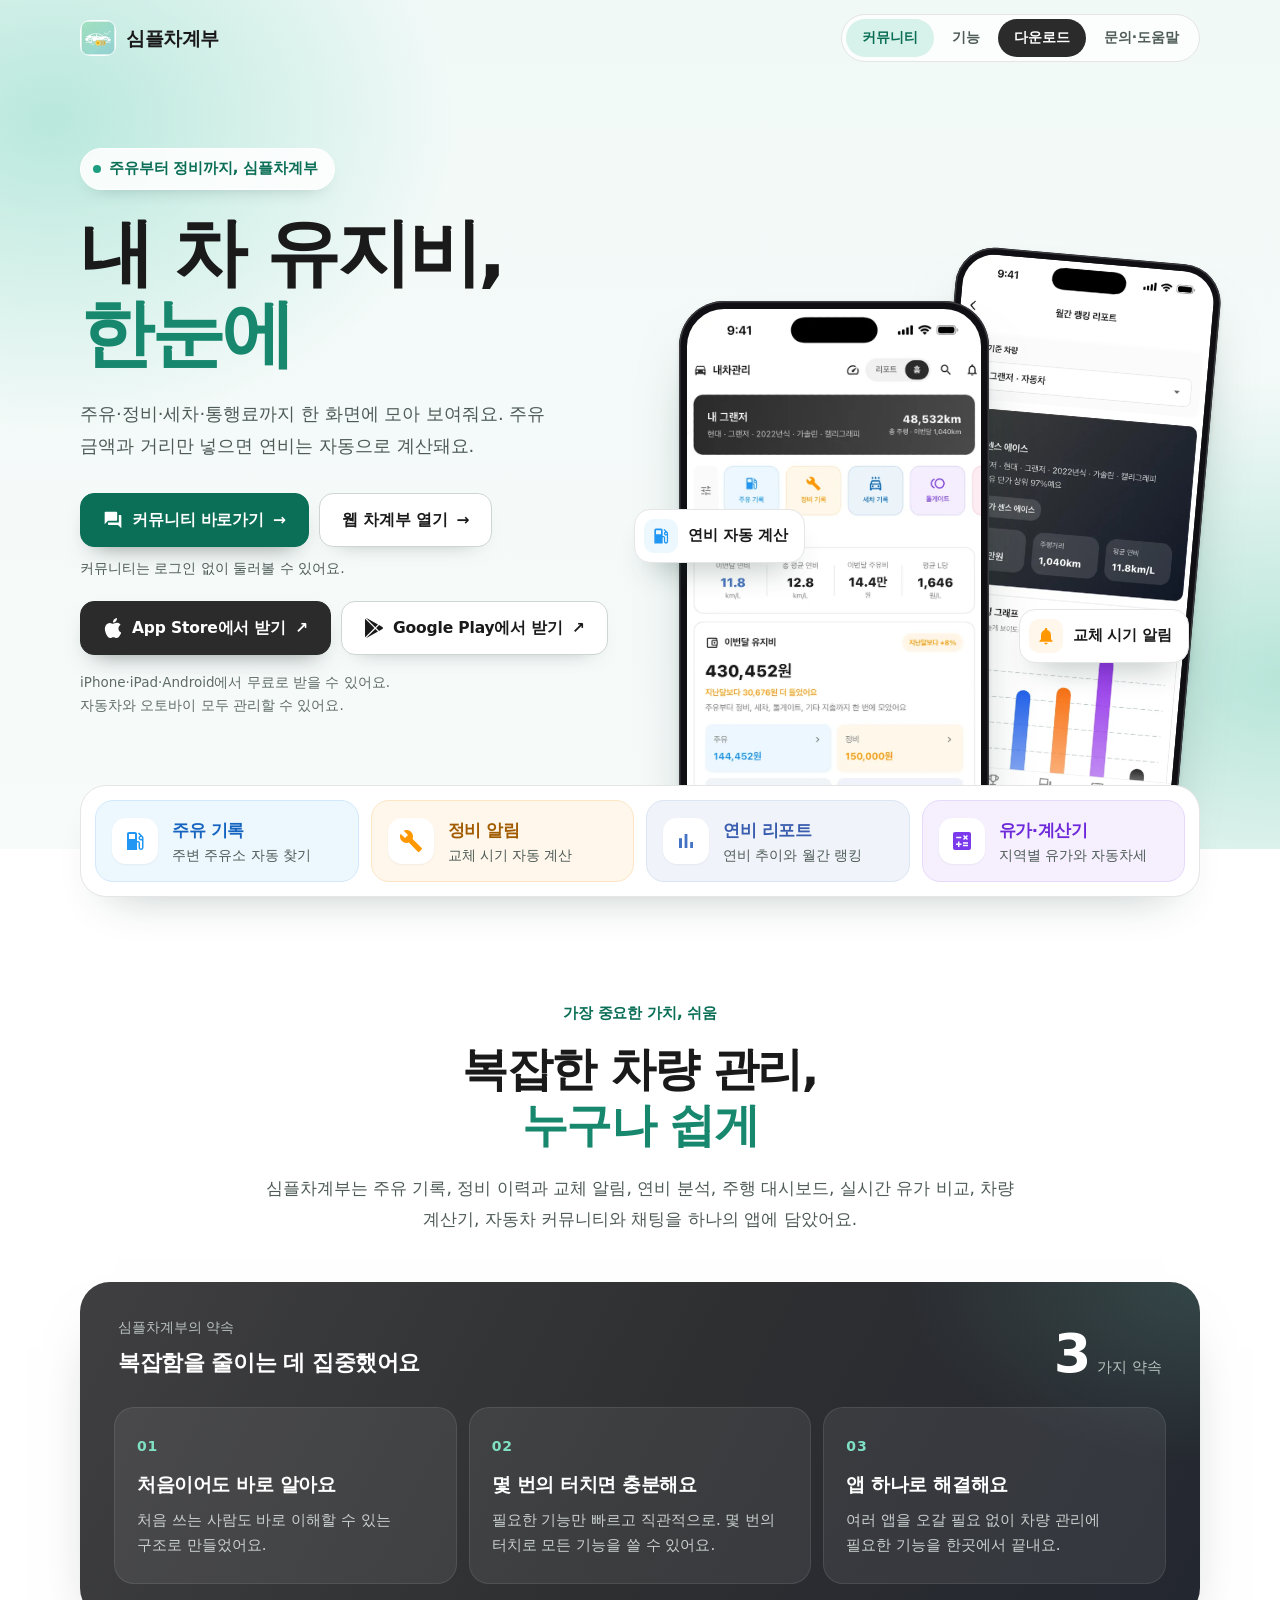
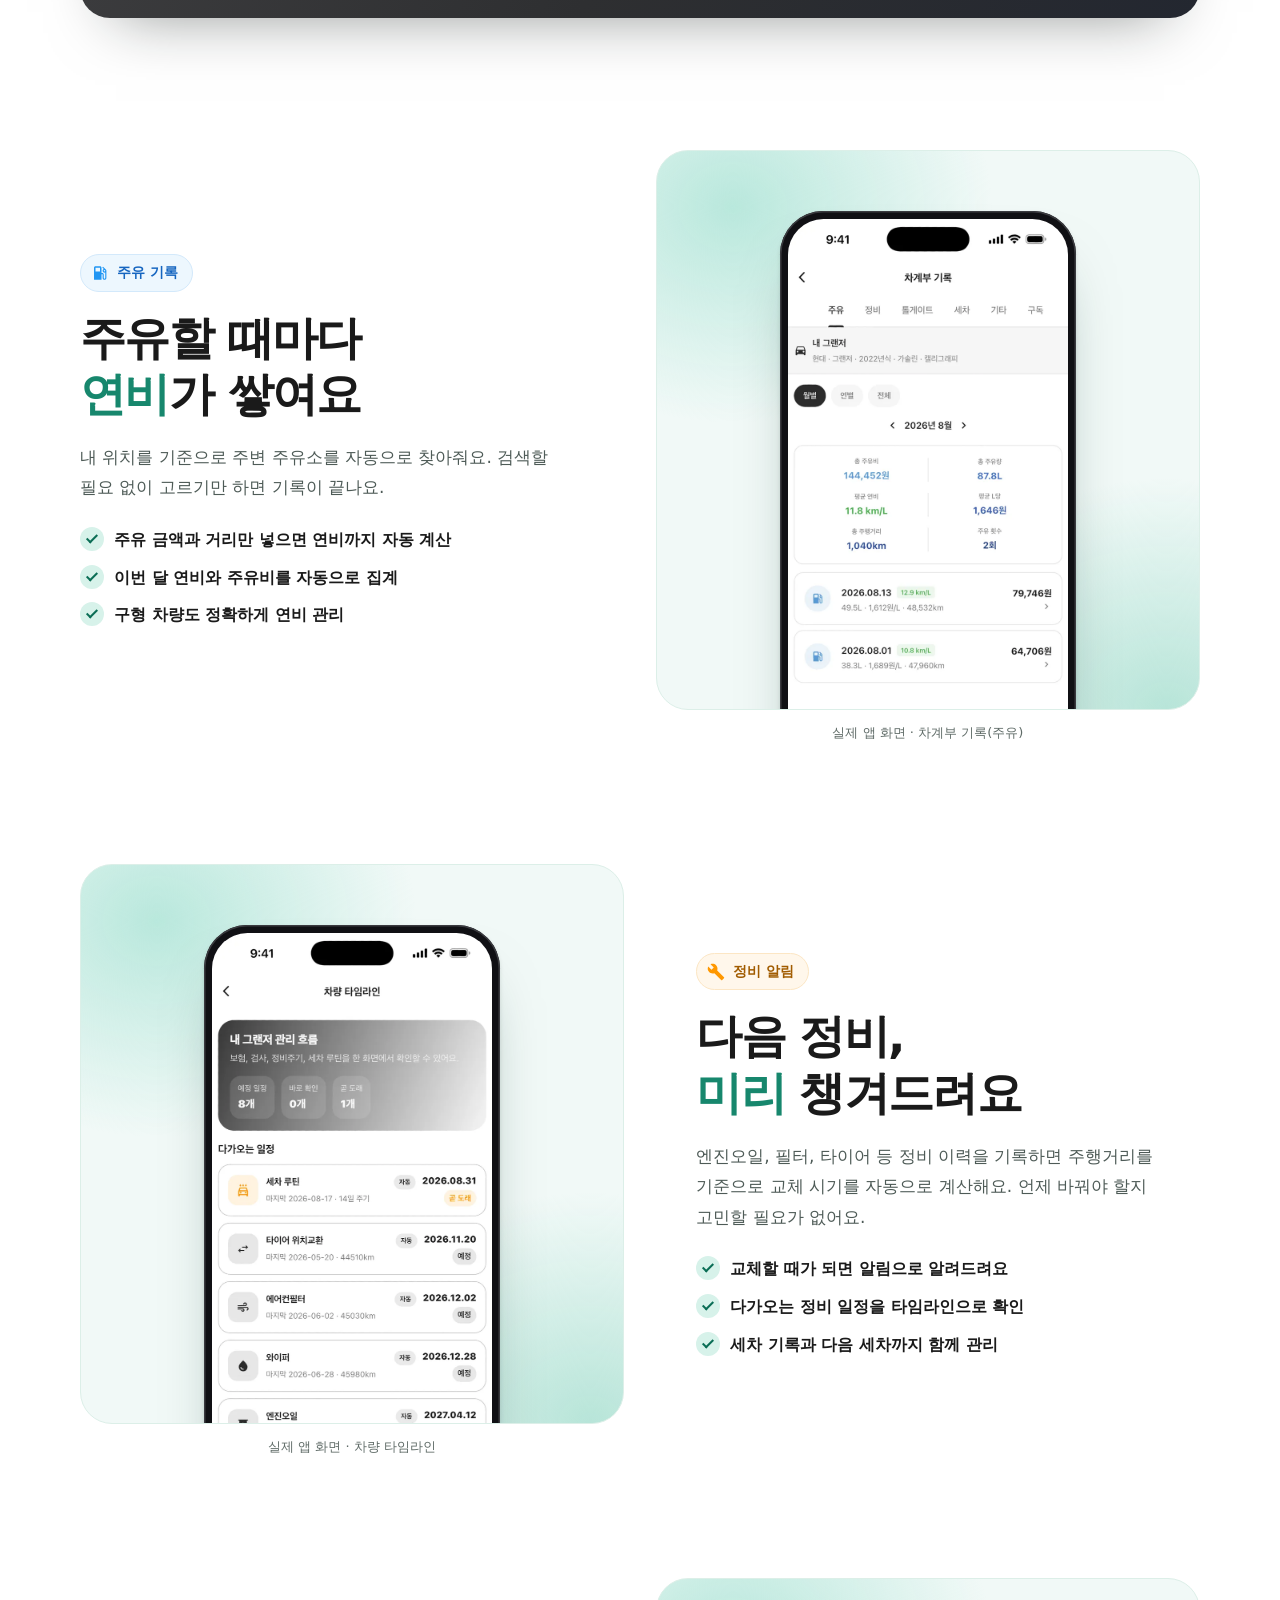
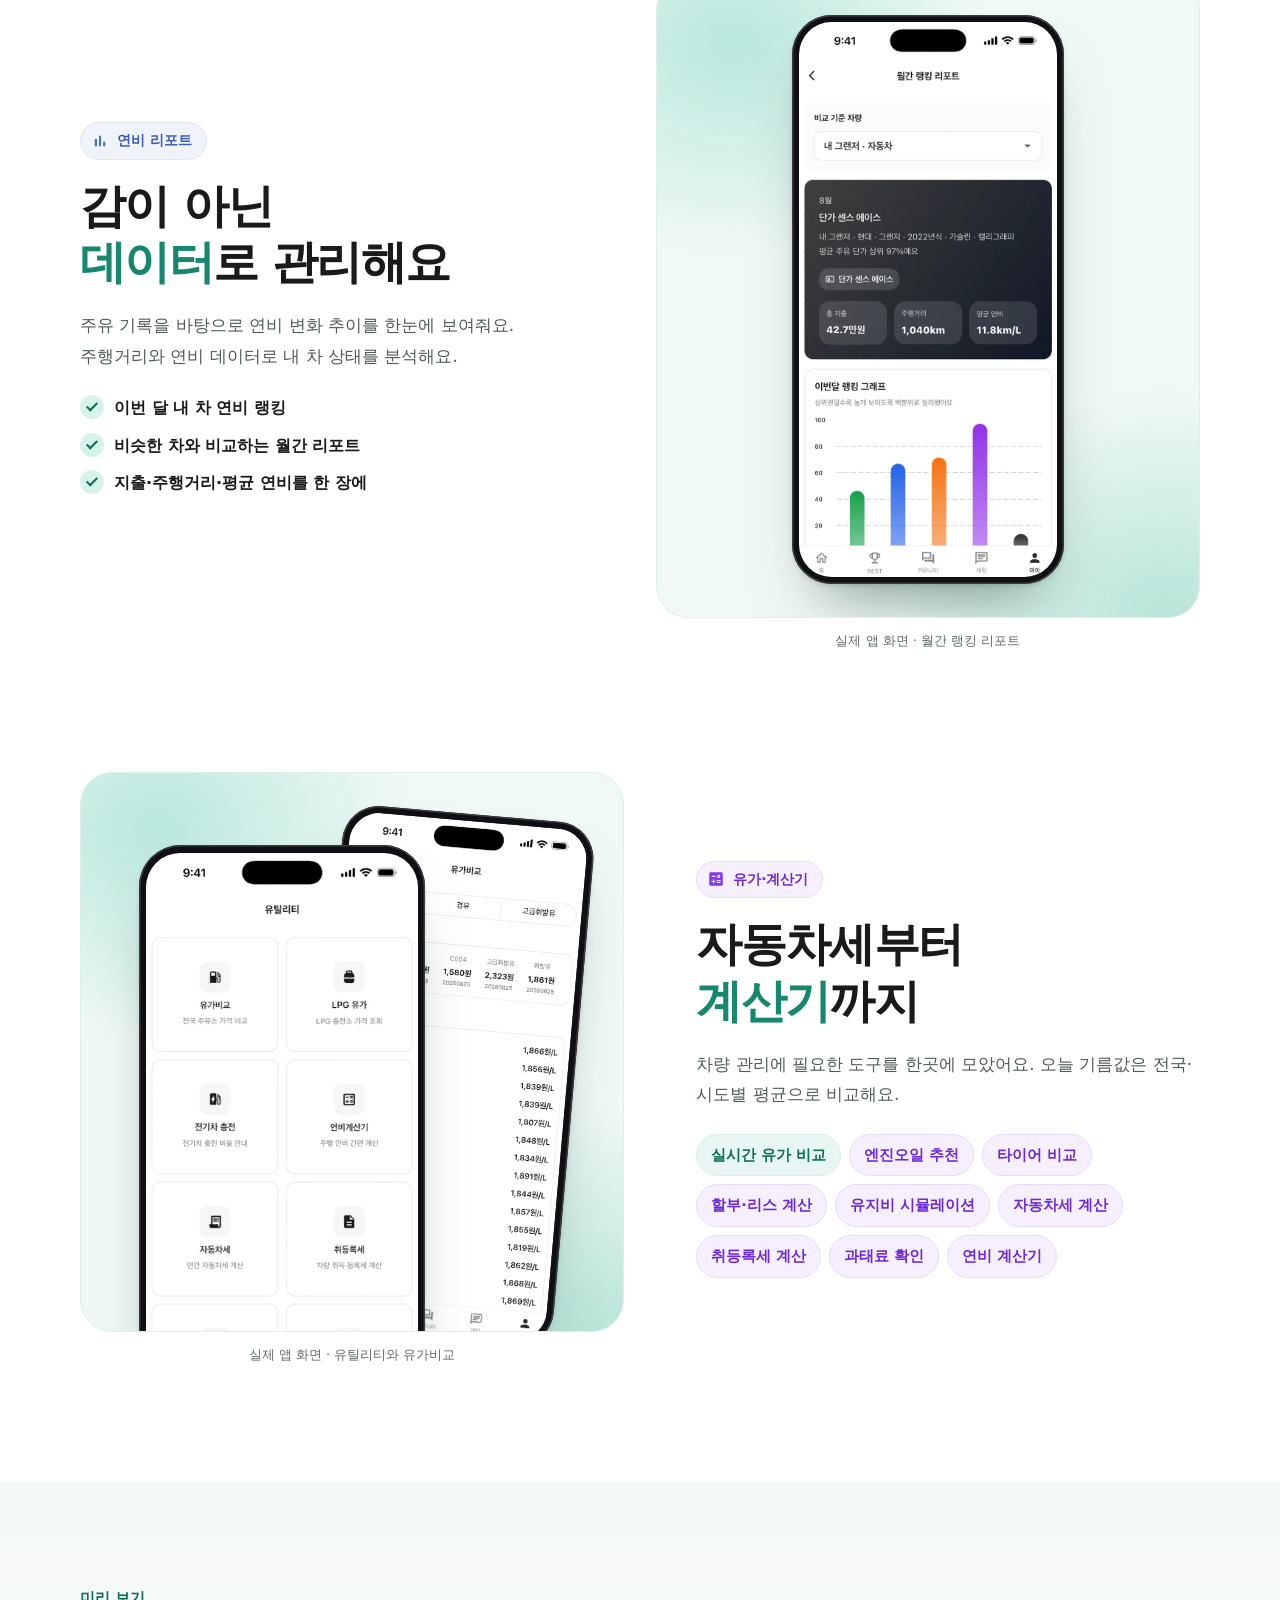
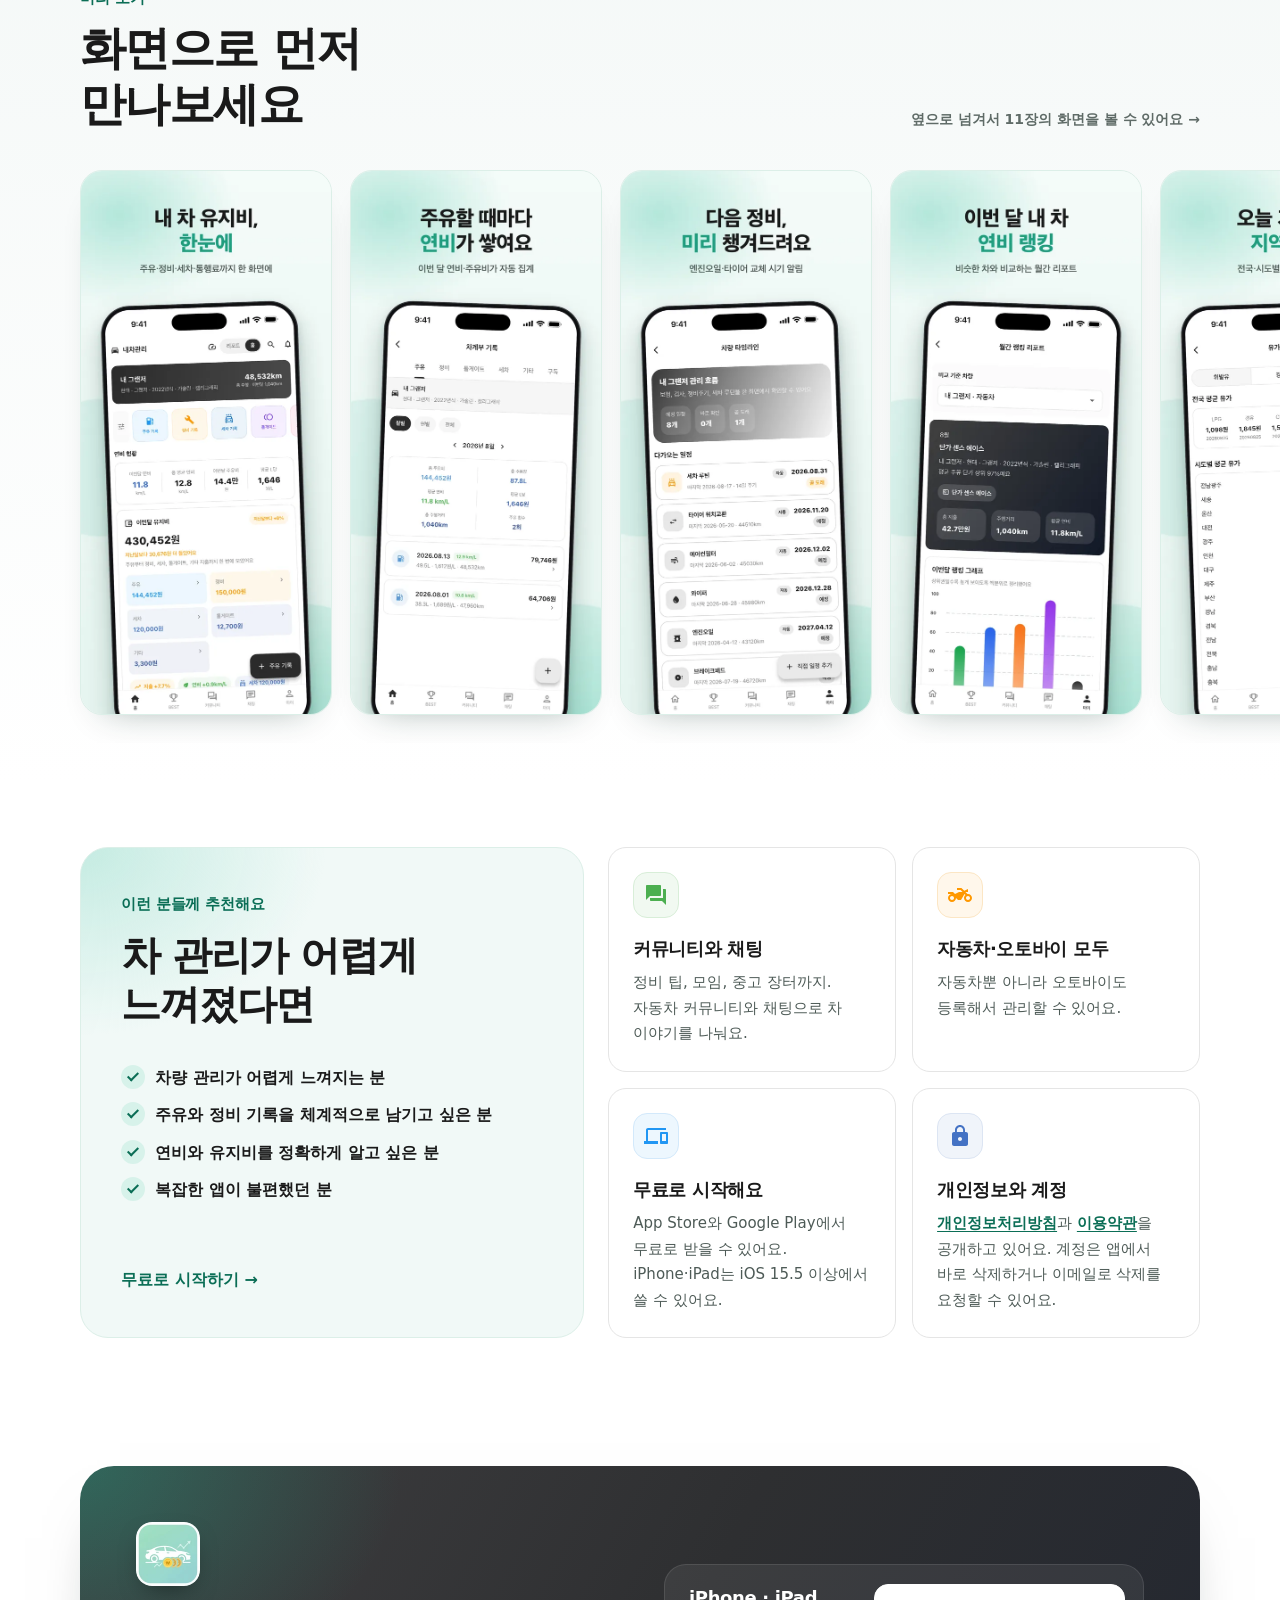
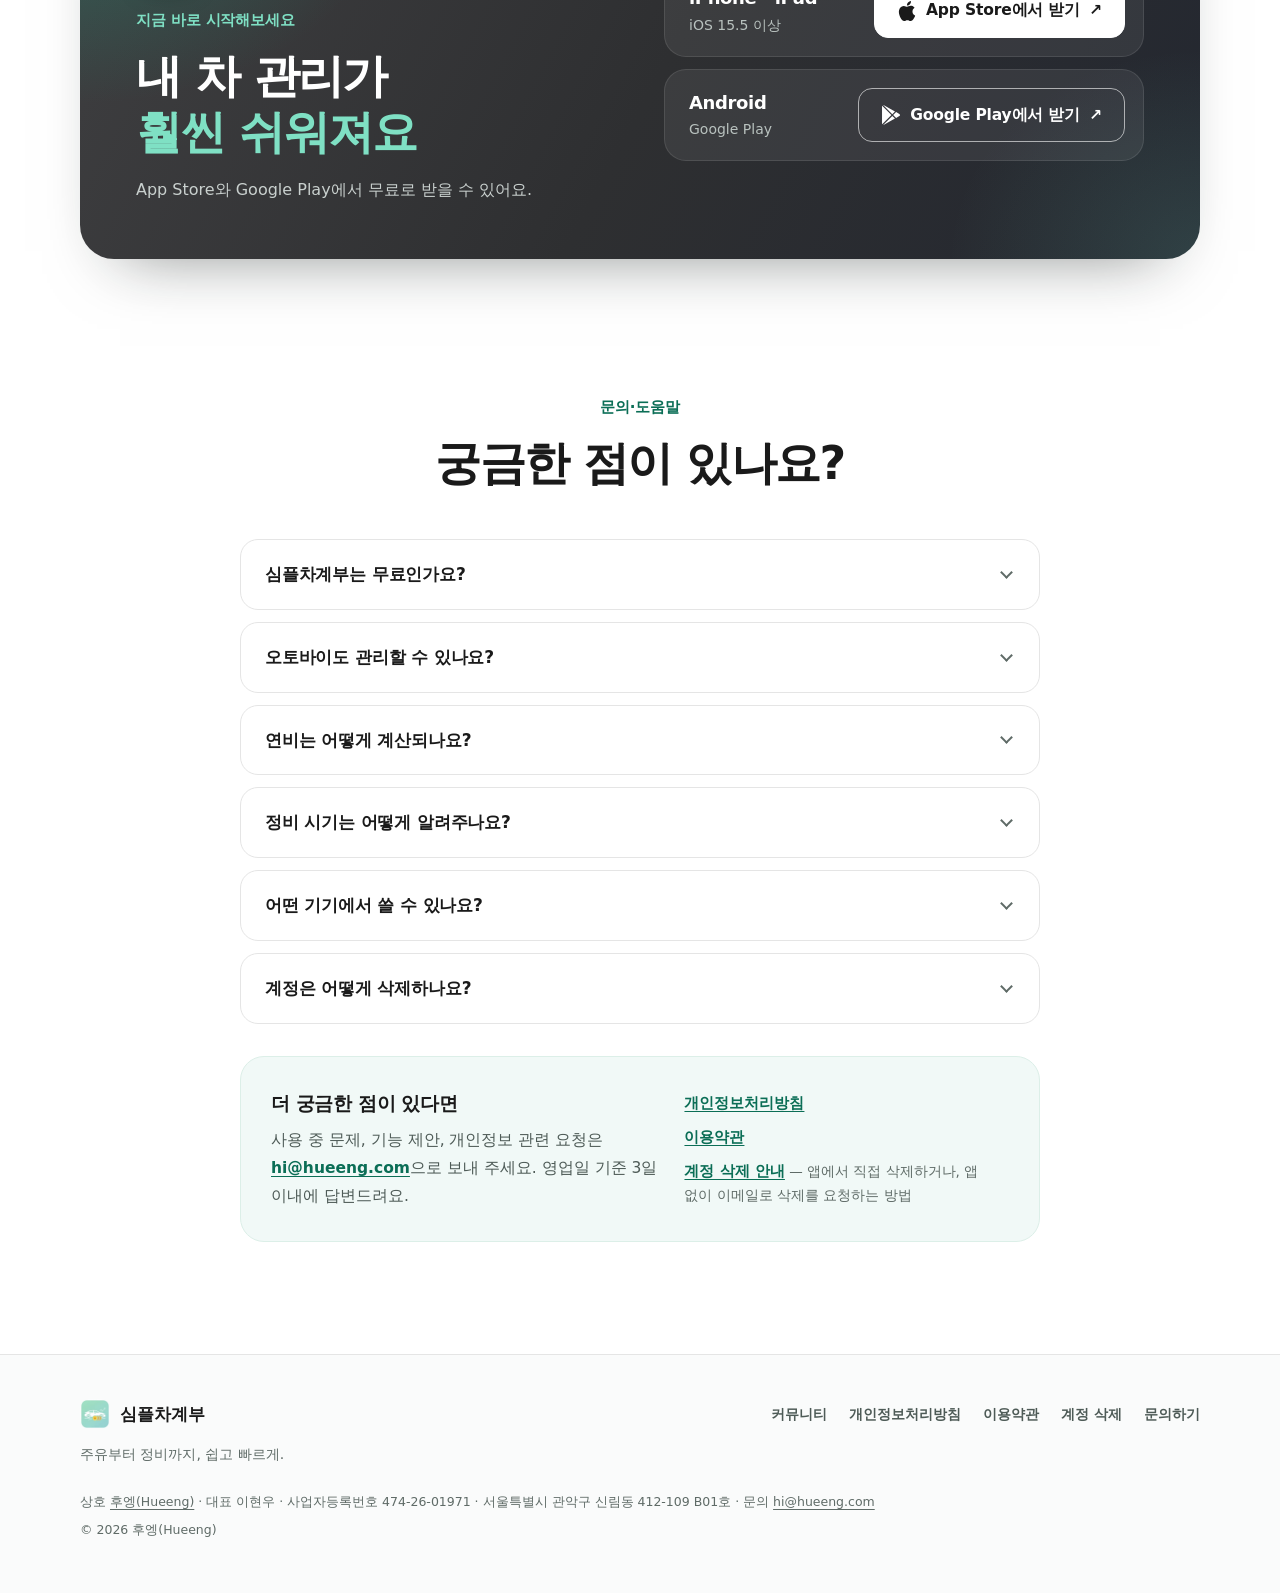
==== commit e822566c: "fix: add community and web ledger entry points to landing page" ====
--- a/index.html
+++ b/index.html
@@ -15,7 +15,7 @@
 <meta name="apple-itunes-app" content="app-id=6760895356">
 <link rel="icon" type="image/png" sizes="32x32" href="assets/favicon-32.png">
 <link rel="apple-touch-icon" href="assets/apple-touch-icon.png">
-<link rel="stylesheet" href="assets/site.css?v=20261103">
+<link rel="stylesheet" href="assets/site.css?v=20261117-community">
 <meta property="og:locale" content="ko_KR">
 <meta property="og:type" content="website">
 <meta property="og:site_name" content="심플차계부 · 후엥(Hueeng)">
@@ -47,7 +47,12 @@
 <header class="site-header">
   <div class="wrap header-inner">
     <a class="brand" href="./"><img src="assets/logo-128.webp" width="36" height="36" alt="" loading="lazy" decoding="async"><span>심플차계부</span></a>
-    <nav class="nav" aria-label="주요 메뉴"><a href="#features">기능</a><a class="nav-cta" href="#download">다운로드</a><a href="#support">문의·도움말</a></nav>
+    <nav class="nav" aria-label="주요 메뉴">
+      <a class="nav-community" href="https://car.hueeng.com/app/community">커뮤니티</a>
+      <a class="nav-info" href="#features">기능</a>
+      <a class="nav-cta" href="#download">다운로드</a>
+      <a class="nav-info" href="#support">문의·도움말</a>
+    </nav>
   </div>
 </header>
 <main id="main">
@@ -57,6 +62,11 @@
       <p class="eyebrow">주유부터 정비까지, 심플차계부</p>
       <h1 id="hero-title">내 차 유지비,<br><span class="accent">한눈에</span></h1>
       <p class="lead">주유·정비·세차·통행료까지 한 화면에 모아 보여줘요. 주유 금액과 거리만 넣으면 연비는 자동으로 계산돼요.</p>
+      <div class="web-actions" aria-label="웹에서 시작하기">
+        <a class="btn community" href="https://car.hueeng.com/app/community"><svg class="ico" aria-hidden="true" focusable="false"><use href="#i-forum"/></svg>커뮤니티 바로가기 <span aria-hidden="true">→</span></a>
+        <a class="btn secondary" href="https://car.hueeng.com/app/#/home">웹 차계부 열기 <span aria-hidden="true">→</span></a>
+      </div>
+      <p class="web-note">커뮤니티는 로그인 없이 둘러볼 수 있어요.</p>
       <div class="store">
         <a class="btn" data-store="apple" href="https://apps.apple.com/app/id6760895356" target="_blank" rel="noopener"><svg class="ico" aria-hidden="true" focusable="false"><use href="#i-apple"/></svg>App Store에서 받기 <span aria-hidden="true">↗</span></a>
         <a class="btn secondary" data-store="google" href="https://play.google.com/store/apps/details?id=com.hueeng.car" target="_blank" rel="noopener"><svg class="ico" aria-hidden="true" focusable="false"><use href="#i-play"/></svg>Google Play에서 받기 <span aria-hidden="true">↗</span></a>
@@ -285,7 +295,7 @@
         <a class="footer-brand" href="./"><img src="assets/logo-128.webp" width="30" height="30" alt="" loading="lazy" decoding="async">심플차계부</a>
         <p class="footer-tagline">주유부터 정비까지, 쉽고 빠르게.</p>
       </div>
-      <nav class="footer-nav" aria-label="문서와 문의"><a href="./privacy">개인정보처리방침</a><a href="./terms">이용약관</a><a href="./account-delete">계정 삭제</a><a href="mailto:hi@hueeng.com">문의하기</a></nav>
+      <nav class="footer-nav" aria-label="서비스와 문서·문의"><a href="https://car.hueeng.com/app/community">커뮤니티</a><a href="./privacy">개인정보처리방침</a><a href="./terms">이용약관</a><a href="./account-delete">계정 삭제</a><a href="mailto:hi@hueeng.com">문의하기</a></nav>
     </div>
     <small class="biz">상호 <a href="https://hueeng.com" rel="me">후엥(Hueeng)</a> · 대표 이현우 · 사업자등록번호 474-26-01971 · 서울특별시 관악구 신림동 412-109 B01호 · 문의 <a href="mailto:hi@hueeng.com">hi@hueeng.com</a></small>
     <small class="copy">© 2026 후엥(Hueeng)</small>
--- a/assets/site.css
+++ b/assets/site.css
@@ -56,6 +56,8 @@
 .nav{display:flex;gap:2px;padding:4px;border:1px solid var(--line);border-radius:999px;background:rgba(255,255,255,.78)}
 .nav a{padding:7px 16px;border-radius:999px;font-size:14px;font-weight:650;color:var(--ink-2);text-decoration:none;white-space:nowrap}
 .nav a:hover{background:#fff;color:var(--ink)}
+.nav a.nav-community{background:var(--mint-200);color:var(--green-ink)}
+.nav a.nav-community:hover{background:var(--mint-300)}
 .nav a.nav-cta{background:var(--charcoal);color:#fff}
 .nav a.nav-cta:hover{background:#000}
 
@@ -70,10 +72,14 @@
 .hero .eyebrow::before{content:"";width:8px;height:8px;border-radius:50%;background:var(--green)}
 .hero h1{font-size:clamp(46px,6.2vw,74px);line-height:1.1;letter-spacing:-.045em;font-weight:800;margin-bottom:24px}
 .lead{max-width:29em;font-size:18px;line-height:1.75;color:var(--ink-2);margin-bottom:32px}
+.web-actions{display:flex;flex-wrap:wrap;gap:10px}
+.web-note{margin:10px 0 20px;font-size:14px;color:var(--ink-2)}
 .store{display:flex;flex-wrap:wrap;gap:10px}
 .btn{display:inline-flex;align-items:center;justify-content:center;gap:9px;min-height:54px;padding:0 22px;border:1px solid var(--charcoal);border-radius:var(--r-btn);background:var(--charcoal);color:#fff;font-size:15.5px;font-weight:700;letter-spacing:-.01em;line-height:1.2;text-decoration:none;white-space:nowrap;box-shadow:0 12px 24px -14px rgba(16,30,26,.55);transition:transform .15s ease,box-shadow .15s ease,background-color .15s ease,border-color .15s ease}
 .btn .ico{width:20px;height:20px}
 .btn:hover{transform:translateY(-2px);box-shadow:0 16px 28px -14px rgba(16,30,26,.55)}
+.btn.community{background:var(--green-ink);border-color:var(--green-ink)}
+.btn.community:hover{background:#08543F;border-color:#08543F}
 .btn.secondary{background:#fff;color:var(--ink);border-color:#CDD6D3;box-shadow:0 10px 22px -18px rgba(16,30,26,.5)}
 .btn.secondary:hover{border-color:var(--ink-3)}
 .store-note{margin-top:16px;font-size:13.5px;line-height:1.7;color:var(--ink-3)}
@@ -257,15 +263,19 @@
   h2{font-size:clamp(28px,8vw,34px)}
   .eyebrow{font-size:14px;margin-bottom:10px}
   .hero .eyebrow{padding:6px 14px 6px 11px;margin-bottom:16px}
-  .header-inner{min-height:64px}
+  .header-inner{min-height:64px;gap:8px}
+  .nav{flex-shrink:0}
+  .nav .nav-info{display:none}
   .brand{gap:8px;font-size:17px}
   .brand img{width:32px;height:32px;border-radius:9px}
-  .nav a{padding:6px 11px;font-size:13px}
+  .nav a{display:inline-flex;align-items:center;justify-content:center;min-height:44px;padding:6px 8px;font-size:13px}
   .hero{padding-top:64px}
   .hero-grid{grid-template-columns:minmax(0,1fr);gap:0}
   .hero-copy{padding:28px 0 0}
   .hero h1{font-size:clamp(38px,11vw,46px);margin-bottom:18px}
   .lead{font-size:16px;margin-bottom:24px}
+  .web-actions{flex-direction:column}
+  .web-actions .btn{width:100%;min-height:50px}
   .store{flex-direction:column}
   .store .btn{width:100%}
   .store-note{font-size:13px}
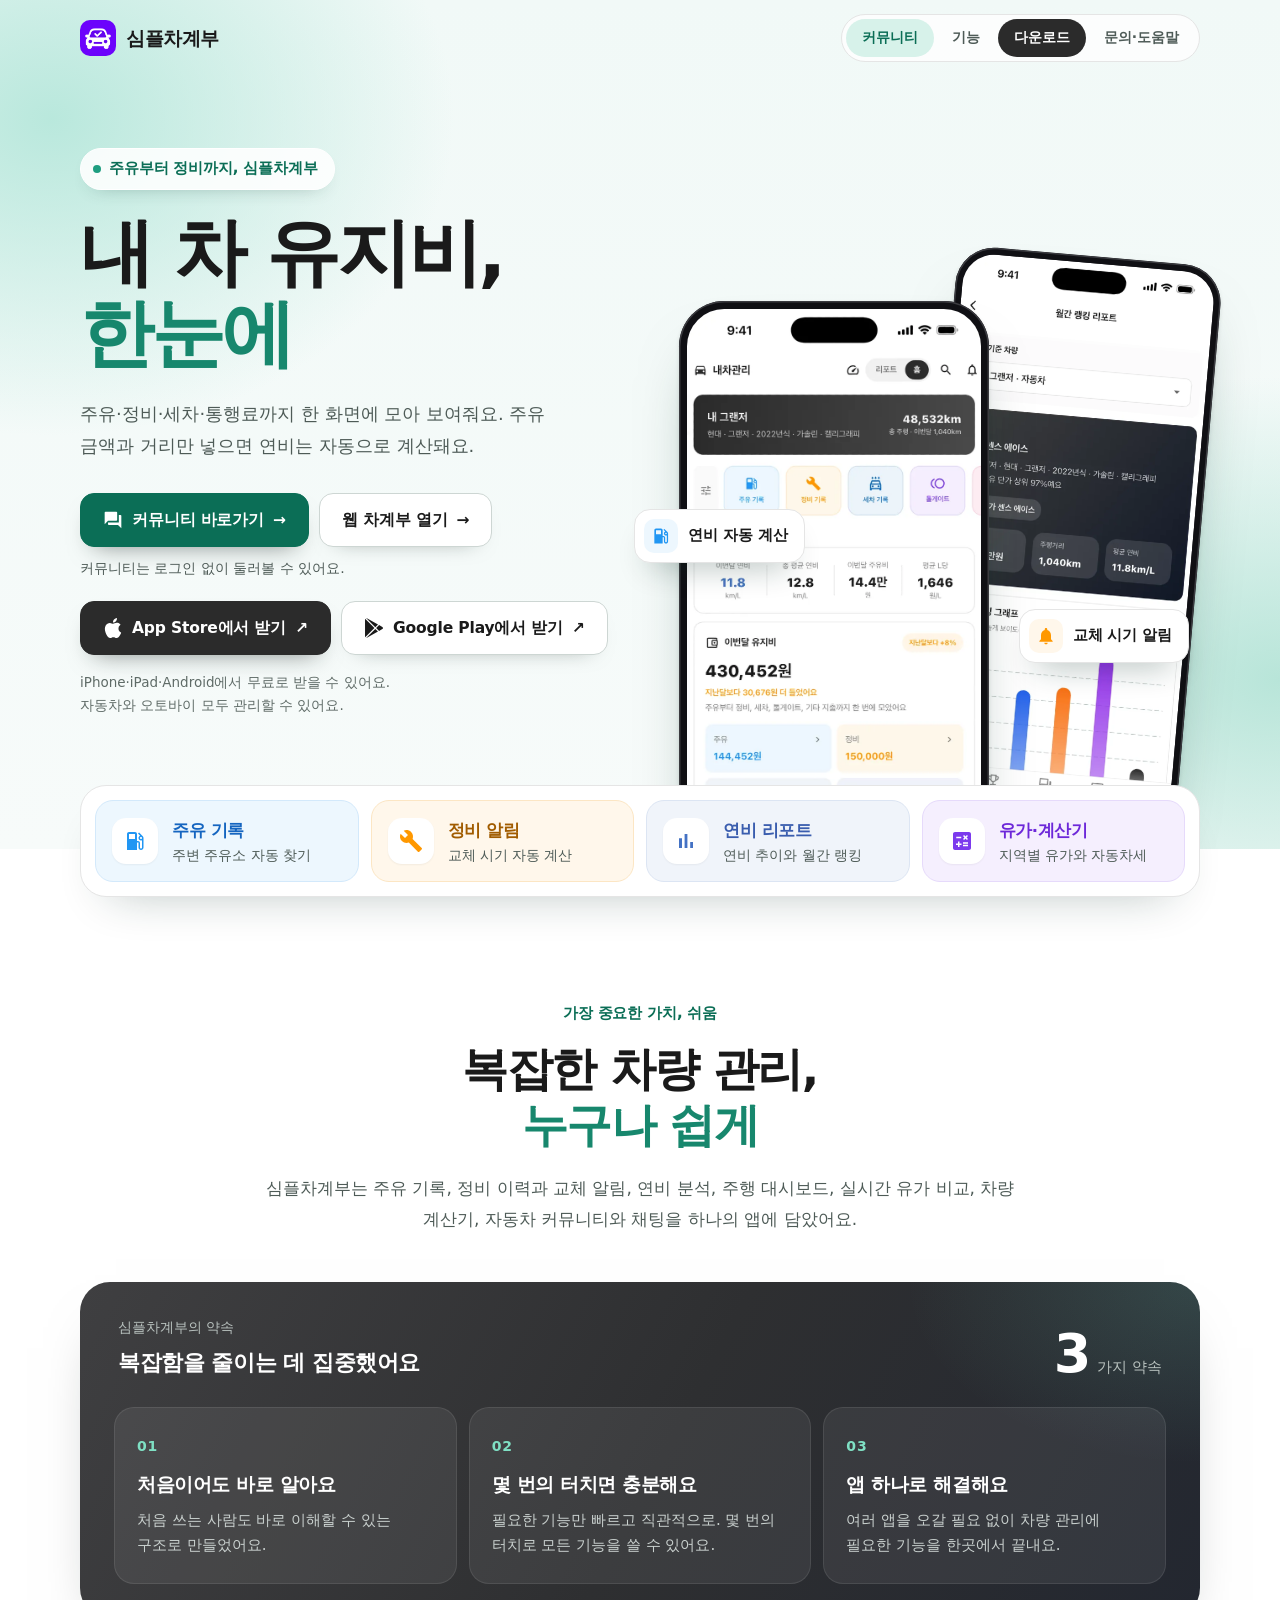
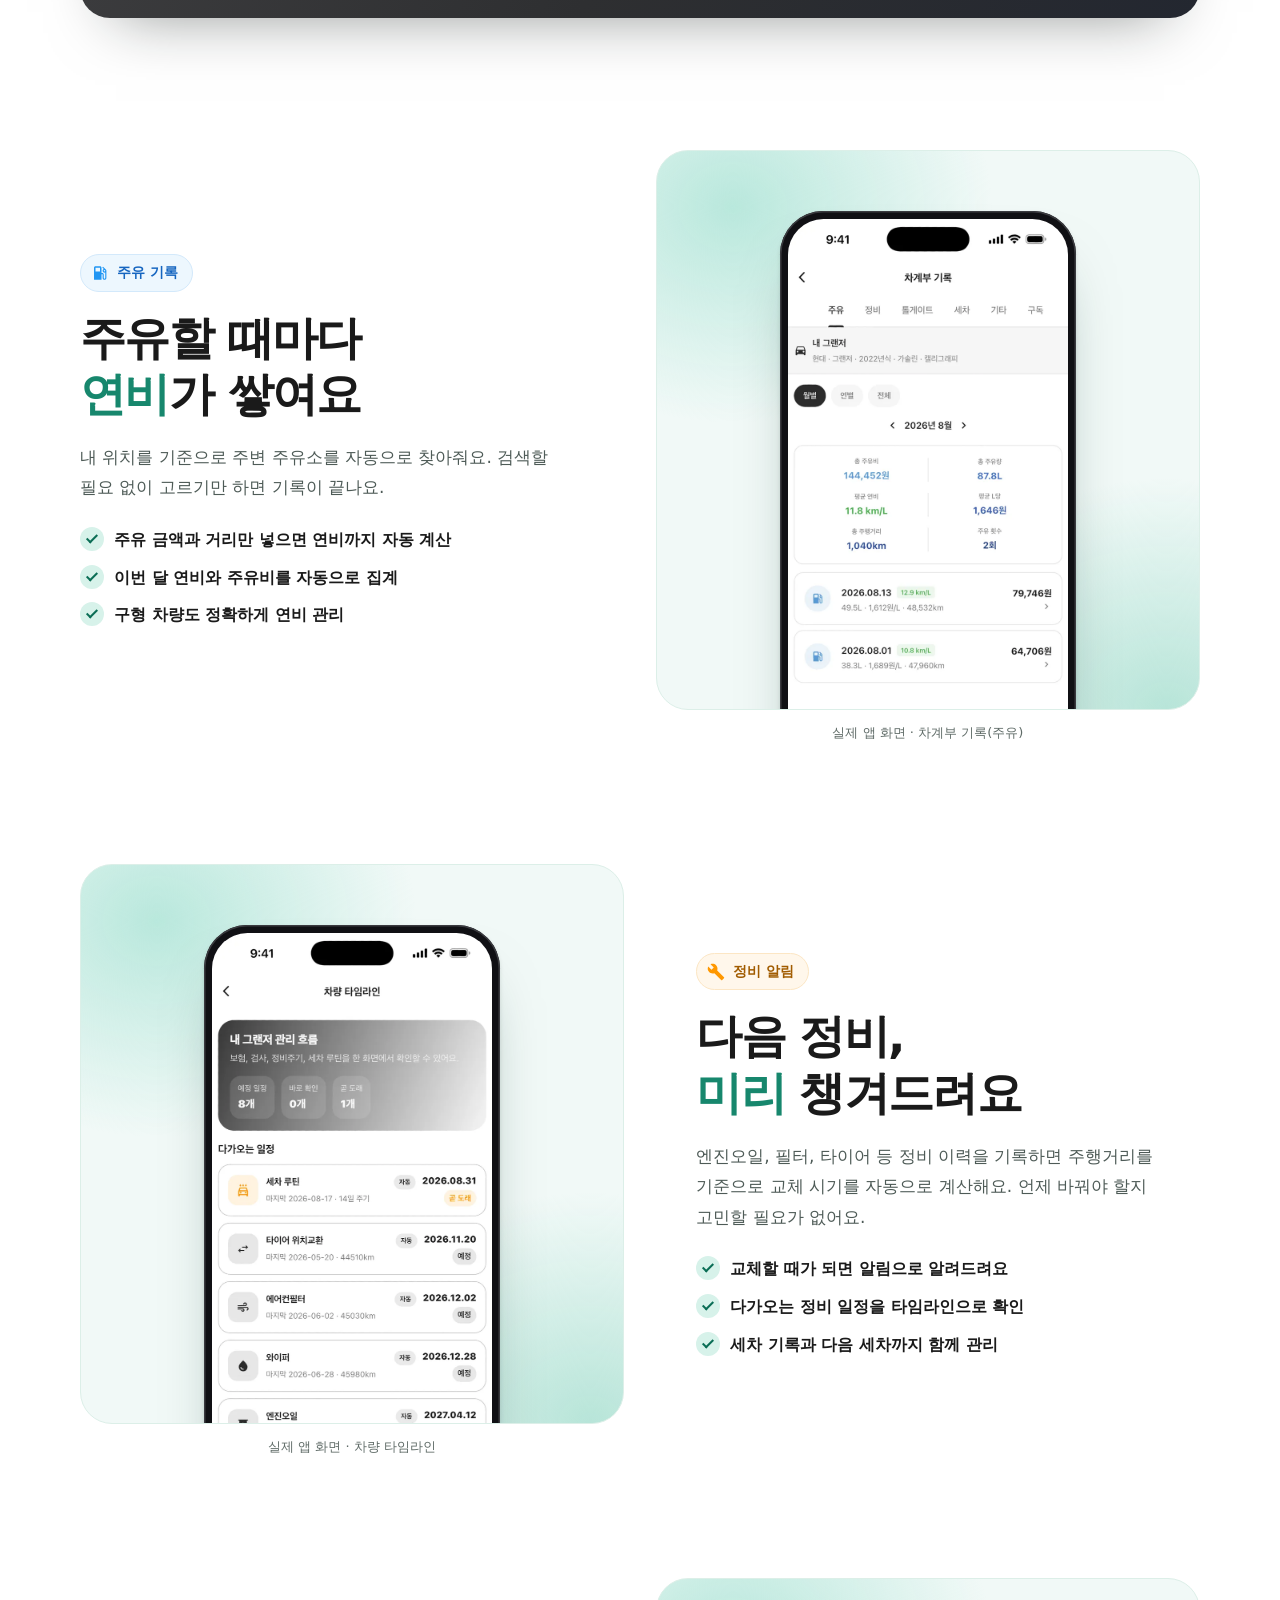
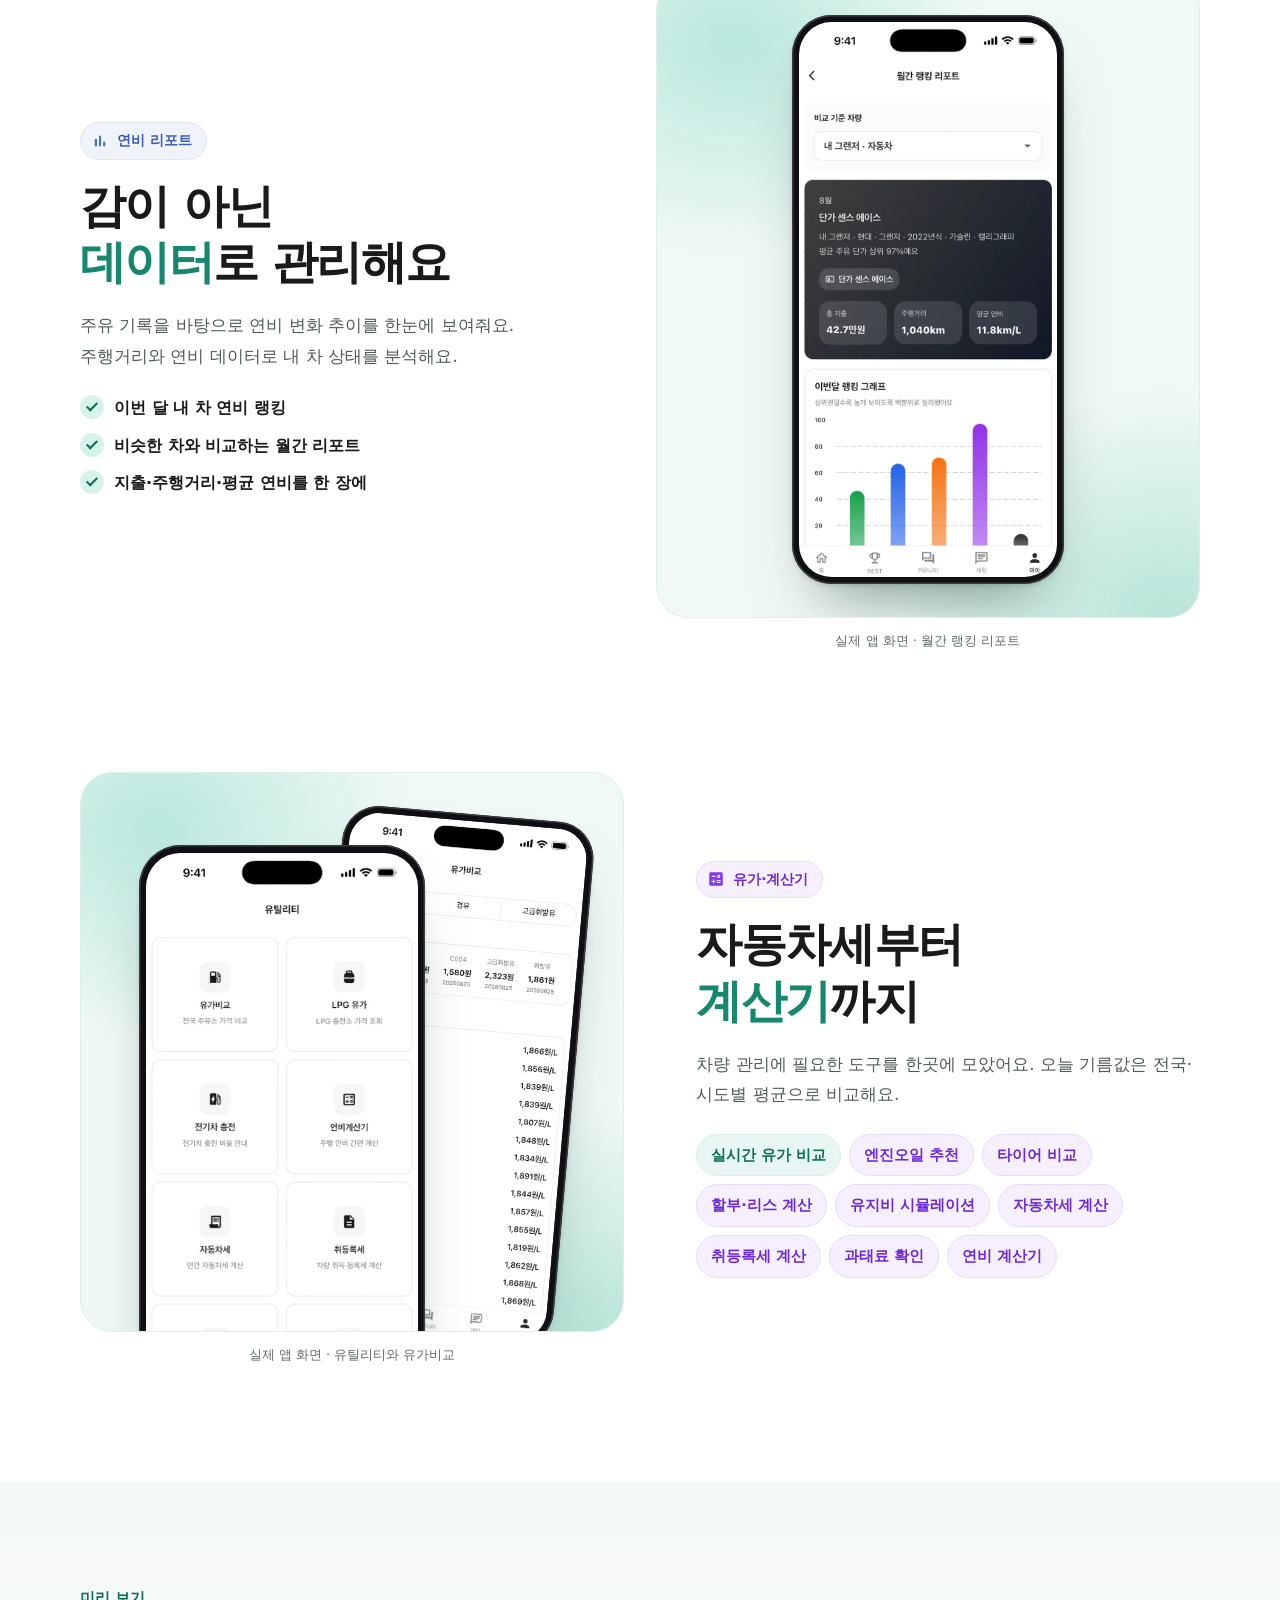
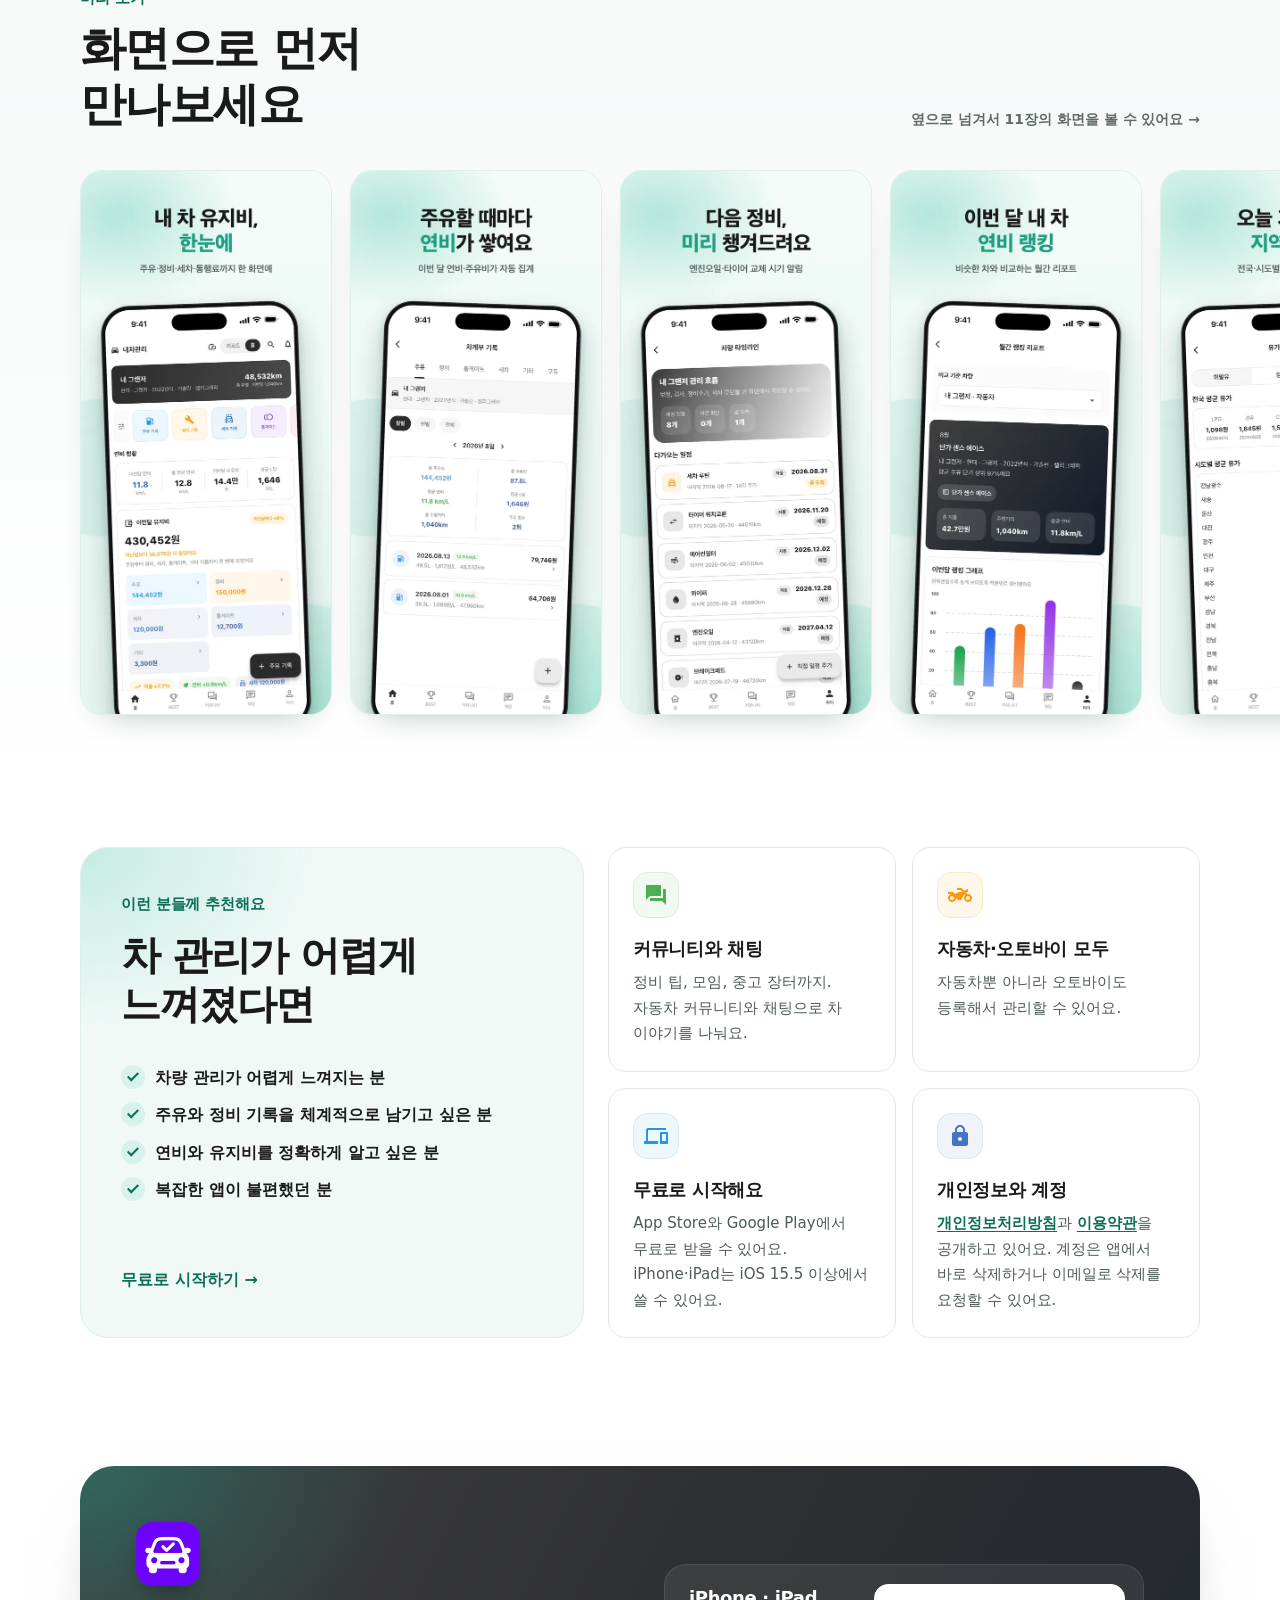
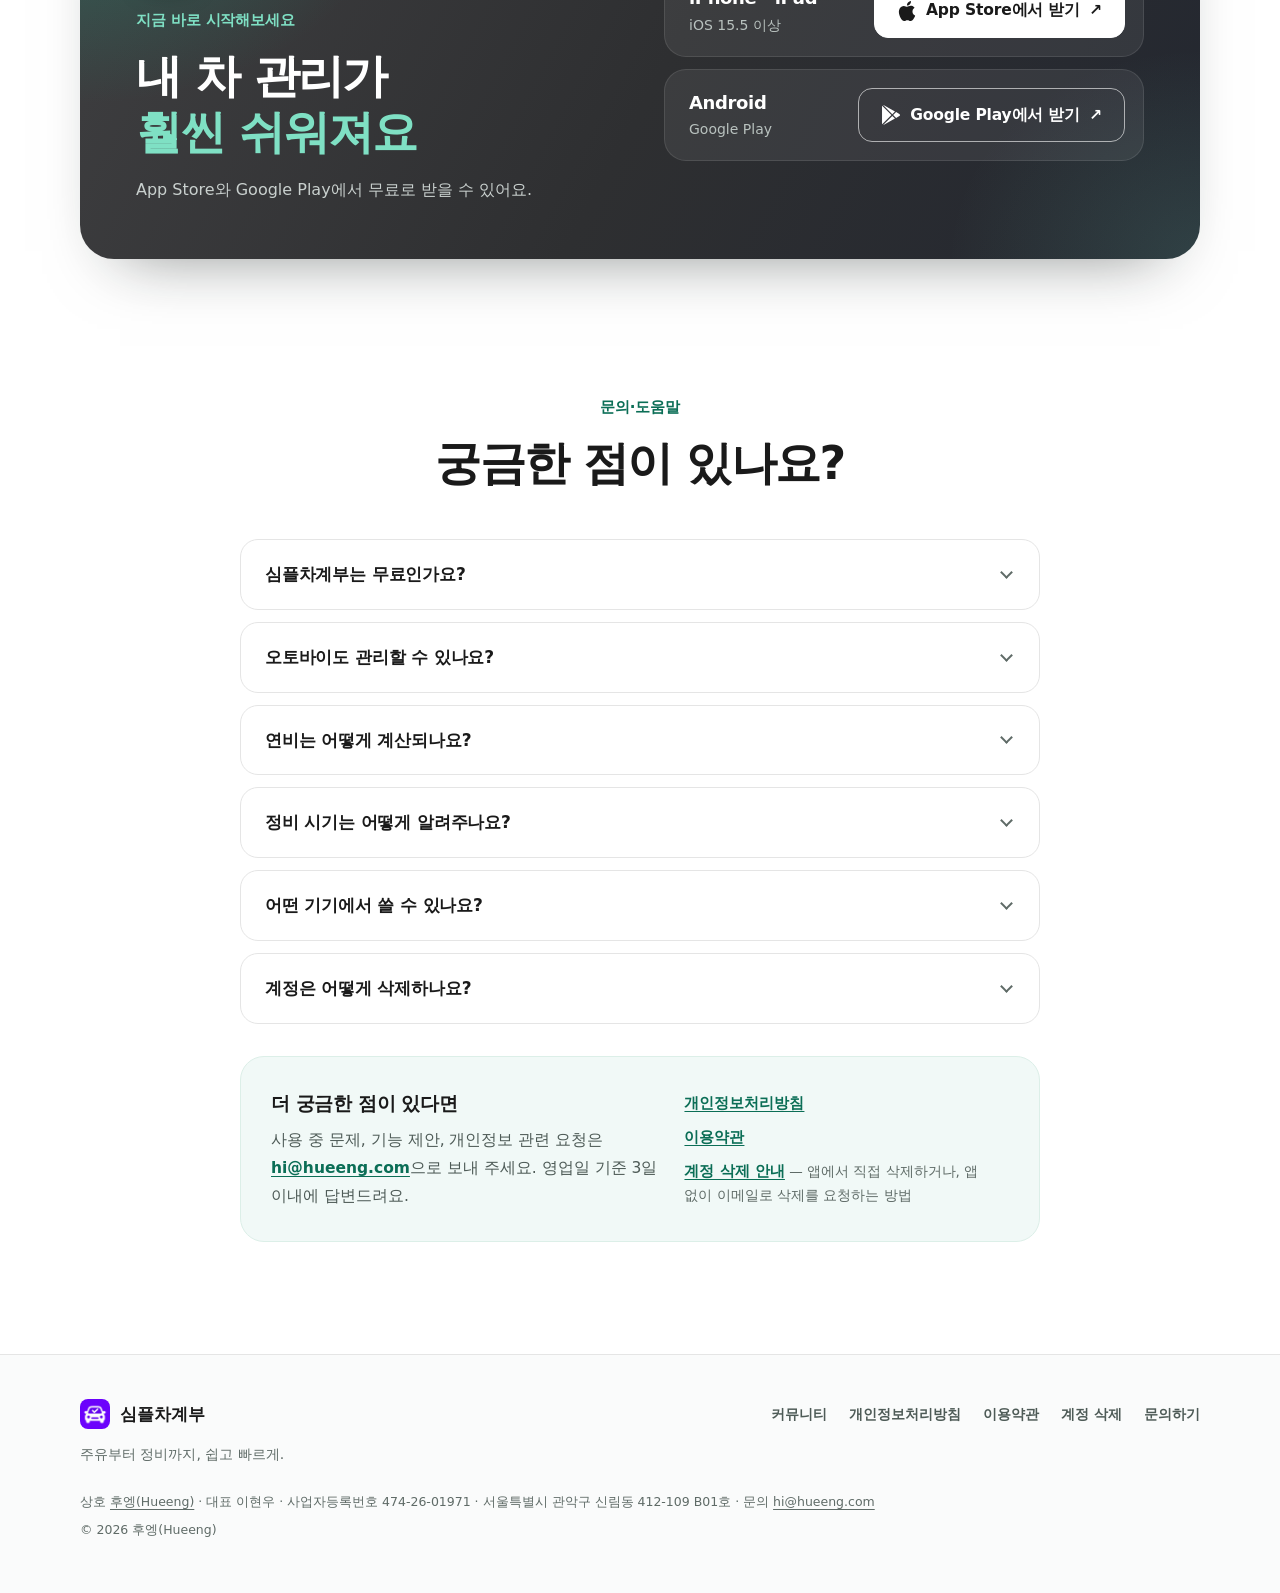
==== commit b5b78ac2: "fix: 파비콘·홈 화면 아이콘을 새 보라색 앱 아이콘으로 교체 Co-Authored-By: Claude Opus 5.5 <noreply@anthropic.com>" ====
--- a/index.html
+++ b/index.html
@@ -4,6 +4,9 @@
 <meta charset="utf-8">
 <meta name="viewport" content="width=device-width, initial-scale=1">
 <title>심플차계부 — 주유·정비·연비를 한 번에 관리하는 쉬운 차계부 앱</title>
+<link rel="icon" href="favicon.ico?v=20261118" sizes="any">
+<link rel="icon" type="image/png" sizes="32x32" href="assets/favicon-32.png?v=20261118">
+<link rel="apple-touch-icon" href="assets/apple-touch-icon.png?v=20261118">
 <meta name="description" content="주유 기록, 정비 교체 알림, 연비 분석, 실시간 유가 비교, 자동차세·취등록세 계산기까지 한 앱에 담은 무료 차계부 앱 심플차계부. 자동차와 오토바이 모두 쉽게 관리해요.">
 <link rel="canonical" href="https://car.hueeng.com/">
 <meta name="robots" content="index,follow,max-image-preview:large">
@@ -13,8 +16,6 @@
 <meta name="author" content="후엥(Hueeng) · 이현우">
 <meta name="publisher" content="후엥(Hueeng) hueeng.com">
 <meta name="apple-itunes-app" content="app-id=6760895356">
-<link rel="icon" type="image/png" sizes="32x32" href="assets/favicon-32.png">
-<link rel="apple-touch-icon" href="assets/apple-touch-icon.png">
 <link rel="stylesheet" href="assets/site.css?v=20261117-community">
 <meta property="og:locale" content="ko_KR">
 <meta property="og:type" content="website">
@@ -64,7 +65,7 @@
       <p class="lead">주유·정비·세차·통행료까지 한 화면에 모아 보여줘요. 주유 금액과 거리만 넣으면 연비는 자동으로 계산돼요.</p>
       <div class="web-actions" aria-label="웹에서 시작하기">
         <a class="btn community" href="https://car.hueeng.com/app/community"><svg class="ico" aria-hidden="true" focusable="false"><use href="#i-forum"/></svg>커뮤니티 바로가기 <span aria-hidden="true">→</span></a>
-        <a class="btn secondary" href="https://car.hueeng.com/app/#/home">웹 차계부 열기 <span aria-hidden="true">→</span></a>
+        <a class="btn secondary" href="https://car.hueeng.com/app/garage">웹 차계부 열기 <span aria-hidden="true">→</span></a>
       </div>
       <p class="web-note">커뮤니티는 로그인 없이 둘러볼 수 있어요.</p>
       <div class="store">
